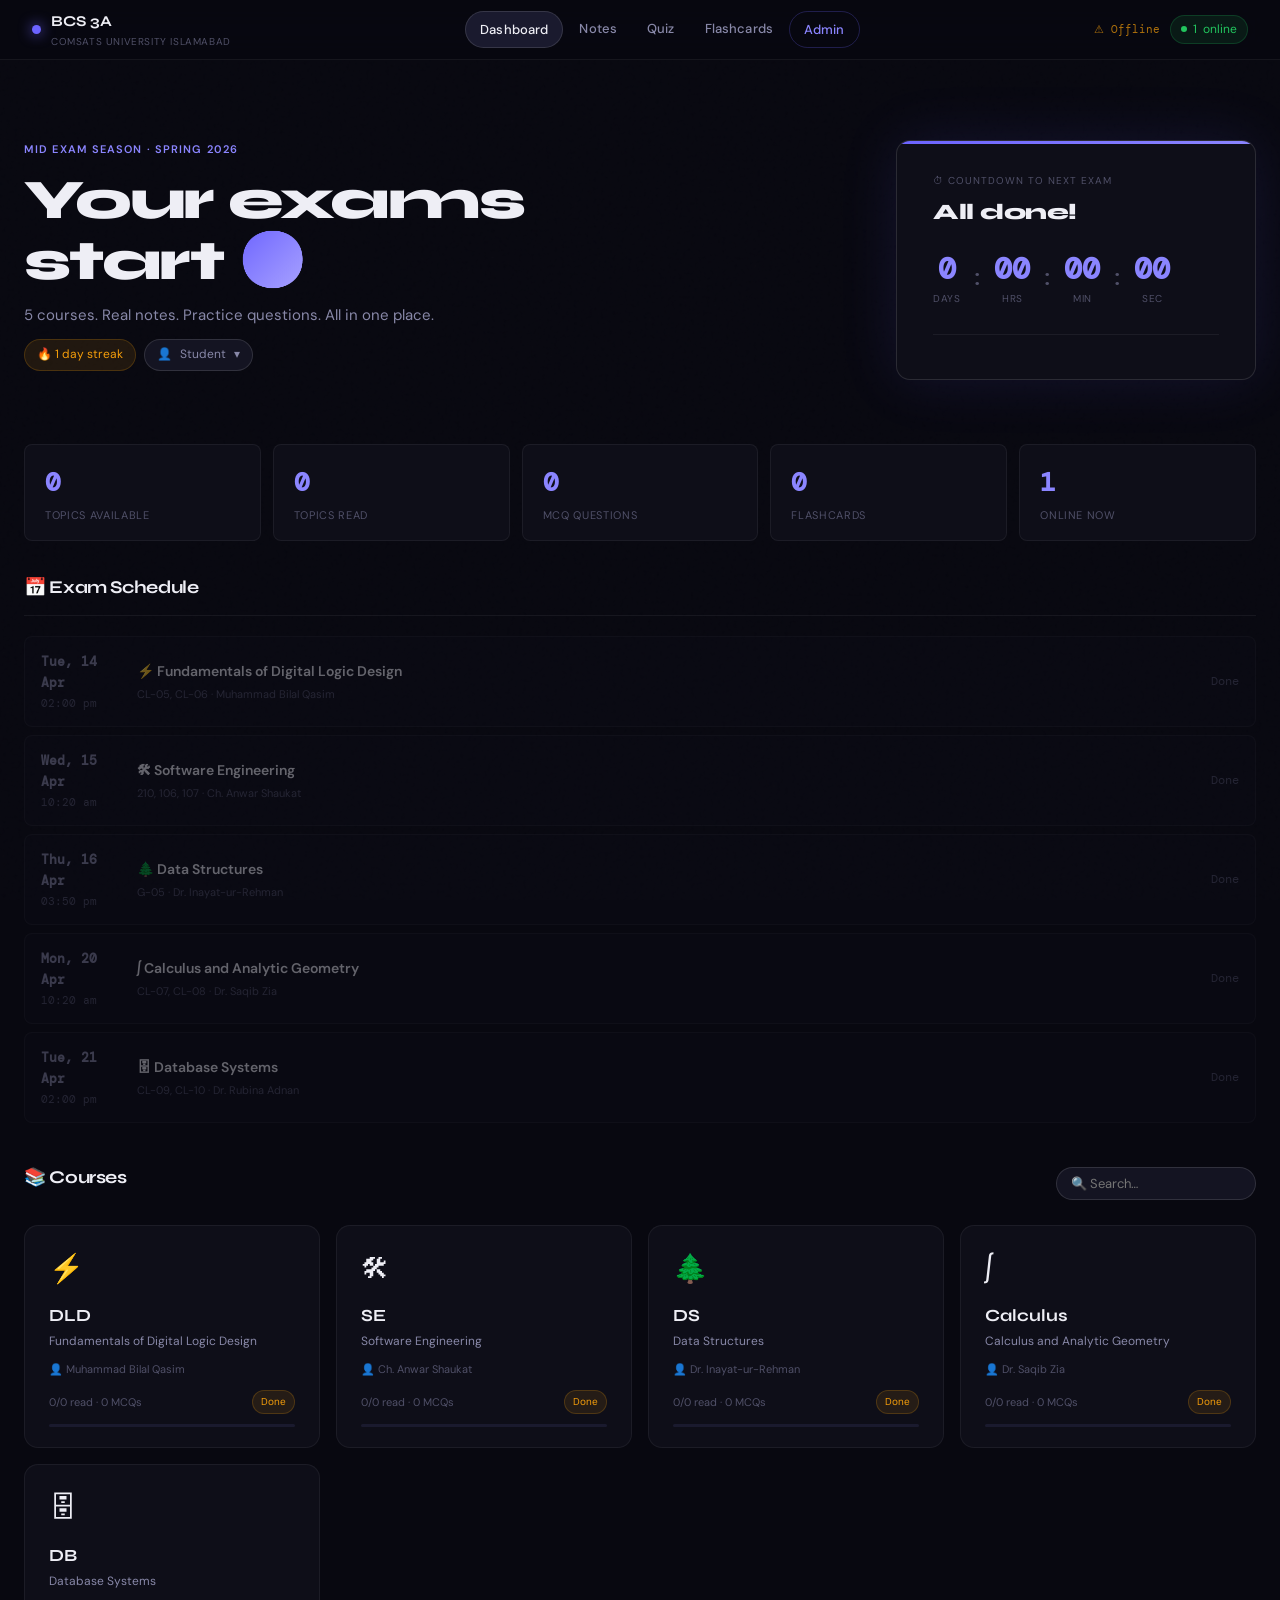
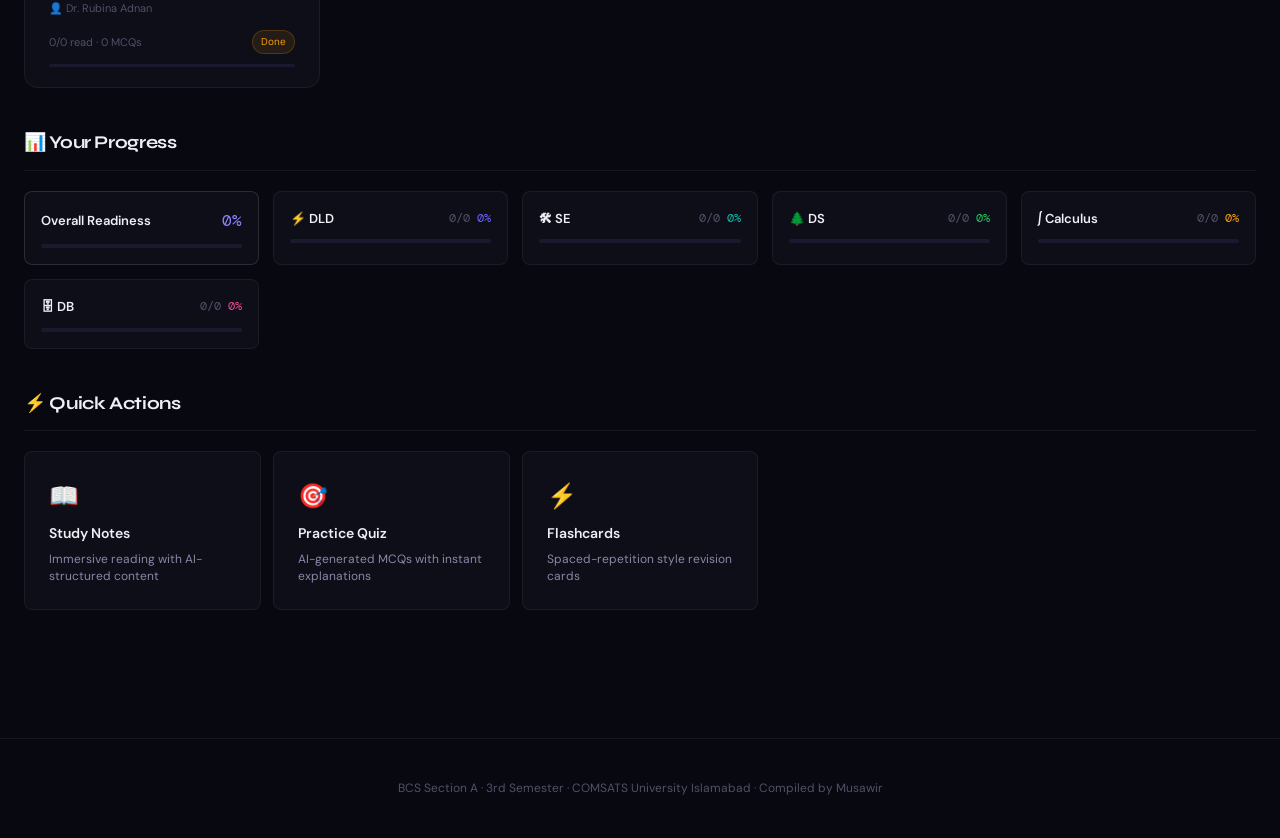
==== index.html @ 7de5b76c "Add files via upload" ====
<!DOCTYPE html>
<html lang="en">
<head>
<meta charset="UTF-8">
<meta name="viewport" content="width=device-width, initial-scale=1.0">
<title>Dashboard — BCS 3A</title>
<link rel="preconnect" href="https://fonts.googleapis.com">
<link href="https://fonts.googleapis.com/css2?family=Syne:wght@400;500;600;700;800&family=DM+Sans:wght@300;400;500&family=DM+Mono:wght@400;500&display=swap" rel="stylesheet">
<link rel="stylesheet" href="css/main.css">
<style>
.stat-strip { display:grid;grid-template-columns:repeat(auto-fit,minmax(160px,1fr));gap:12px;margin-bottom:2rem }
.stat-box { background:var(--bg2);border:1px solid var(--border);border-radius:var(--radius-sm);padding:16px 20px }
.stat-num { font-family:var(--font-mono);font-size:26px;font-weight:700;color:var(--accent2) }
.stat-lbl { font-size:11px;color:var(--text3);margin-top:2px;text-transform:uppercase;letter-spacing:.06em }
.progress-grid { display:grid;grid-template-columns:repeat(auto-fill,minmax(220px,1fr));gap:14px }
.prog-card { background:var(--bg2);border:1px solid var(--border);border-radius:var(--radius-sm);padding:16px }
.prog-card-header { display:flex;justify-content:space-between;align-items:center;margin-bottom:10px }
.prog-course { font-weight:600;font-size:13px }
.prog-pct { font-family:var(--font-mono);font-size:12px;color:var(--text3) }
.prog-bar { height:4px;background:var(--bg4);border-radius:2px;overflow:hidden }
.prog-fill { height:100%;border-radius:2px;transition:width 1.2s cubic-bezier(.4,0,.2,1) }
.study-streak { display:inline-flex;align-items:center;gap:6px;padding:5px 12px;background:var(--amber-dim);border:1px solid rgba(245,158,11,.2);border-radius:99px;font-size:12px;color:var(--amber) }
.name-badge { display:inline-flex;align-items:center;gap:8px;padding:5px 12px;background:var(--bg3);border:1px solid var(--border2);border-radius:99px;font-size:12px;color:var(--text2);cursor:pointer;transition:all .2s }
.name-badge:hover { border-color:var(--border3);color:var(--text) }
</style>
</head>
<body>
<div class="noise"></div>

<nav class="topnav">
  <div class="nav-brand">
    <span class="brand-dot"></span>
    <div><span class="brand-title">BCS 3A</span><span class="brand-sub">COMSATS University Islamabad</span></div>
  </div>
  <div class="nav-links">
    <a href="index.html" class="nav-link active">Dashboard</a>
    <a href="notes.html" class="nav-link">Notes</a>
    <a href="quiz.html"  class="nav-link">Quiz</a>
    <a href="flashcards.html" class="nav-link">Flashcards</a>
    <a href="admin.html" class="nav-link nav-admin">Admin</a>
  </div>
  <div style="display:flex;align-items:center;gap:10px">
    <span class="sync-pill" id="syncStatus"></span>
    <span class="online-badge" id="onlineBadge" style="display:none"><span class="online-dot"></span><span id="onlineCount">1</span> online</span>
  </div>
  <button class="hamburger" onclick="toggleMobileNav()">☰</button>
</nav>
<div class="mobile-nav" id="mobileNav">
  <a href="index.html">Dashboard</a><a href="notes.html">Notes</a>
  <a href="quiz.html">Quiz</a><a href="flashcards.html">Flashcards</a>
  <a href="admin.html">Admin</a>
</div>

<main class="main-container">

  <!-- Announcements -->
  <div id="announcementsZone"></div>

  <!-- Hero -->
  <section class="hero-section">
    <div class="hero-text">
      <p class="hero-eyebrow">Mid Exam Season · Spring 2026</p>
      <h1 class="hero-heading">Your exams<br>start <span class="highlight" id="daysUntilFirst">—</span></h1>
      <p class="hero-sub" style="margin-bottom:12px">5 courses. Real notes. Practice questions. All in one place.</p>
      <div style="display:flex;align-items:center;gap:8px;flex-wrap:wrap">
        <span class="study-streak" id="streakBadge">🔥 0 day streak</span>
        <span class="name-badge" id="nameBadge" onclick="changeName()">👤 <span id="nameLabel">Student</span> ▾</span>
      </div>
    </div>
    <div class="next-exam-card">
      <p class="nec-label">⏱ Countdown to next exam</p>
      <p class="nec-course" id="nextExamName">Loading…</p>
      <p class="nec-teacher" id="nextExamTeacher"></p>
      <div class="countdown-row">
        <div class="cd-unit"><span class="cd-num" id="cd-d">0</span><span class="cd-lbl">days</span></div>
        <div class="cd-sep">:</div>
        <div class="cd-unit"><span class="cd-num" id="cd-h">00</span><span class="cd-lbl">hrs</span></div>
        <div class="cd-sep">:</div>
        <div class="cd-unit"><span class="cd-num" id="cd-m">00</span><span class="cd-lbl">min</span></div>
        <div class="cd-sep">:</div>
        <div class="cd-unit"><span class="cd-num" id="cd-s">00</span><span class="cd-lbl">sec</span></div>
      </div>
      <div class="nec-meta" id="nextExamMeta"></div>
    </div>
  </section>

  <!-- Stats strip -->
  <div class="stat-strip" id="statStrip">
    <div class="stat-box"><div class="stat-num" id="st-topics">—</div><div class="stat-lbl">Topics Available</div></div>
    <div class="stat-box"><div class="stat-num" id="st-read">—</div><div class="stat-lbl">Topics Read</div></div>
    <div class="stat-box"><div class="stat-num" id="st-mcqs">—</div><div class="stat-lbl">MCQ Questions</div></div>
    <div class="stat-box"><div class="stat-num" id="st-cards">—</div><div class="stat-lbl">Flashcards</div></div>
    <div class="stat-box"><div class="stat-num" id="st-online">—</div><div class="stat-lbl">Online Now</div></div>
  </div>

  <!-- Exam Timeline -->
  <section class="section">
    <h2 class="section-title">📅 Exam Schedule</h2>
    <div class="timeline" id="examTimeline"></div>
  </section>

  <!-- Courses -->
  <section class="section">
    <div style="display:flex;justify-content:space-between;align-items:center;margin-bottom:1.25rem;flex-wrap:wrap;gap:10px">
      <h2 class="section-title" style="margin:0;border:none">📚 Courses</h2>
      <input type="text" class="form-input" id="courseSearch" placeholder="🔍 Search…" oninput="filterCourses()" style="max-width:200px;border-radius:20px;font-size:13px;padding:7px 14px">
    </div>
    <div class="courses-grid" id="coursesGrid"></div>
  </section>

  <!-- Progress -->
  <section class="section">
    <h2 class="section-title">📊 Your Progress</h2>
    <div class="progress-grid" id="progressGrid"></div>
  </section>

  <!-- Quick Actions -->
  <section class="section">
    <h2 class="section-title">⚡ Quick Actions</h2>
    <div class="actions-grid">
      <a href="notes.html" class="action-card"><span class="action-icon">📖</span><span class="action-title">Study Notes</span><span class="action-desc">Immersive reading with AI-structured content</span></a>
      <a href="quiz.html"  class="action-card"><span class="action-icon">🎯</span><span class="action-title">Practice Quiz</span><span class="action-desc">AI-generated MCQs with instant explanations</span></a>
      <a href="flashcards.html" class="action-card"><span class="action-icon">⚡</span><span class="action-title">Flashcards</span><span class="action-desc">Spaced-repetition style revision cards</span></a>
      <a href="notes.html" class="action-card" id="continueCard" style="display:none"><span class="action-icon">▶</span><span class="action-title">Continue Reading</span><span class="action-desc" id="continueDesc"></span></a>
    </div>
  </section>

</main>

<footer class="footer">
  <p>BCS Section A · 3rd Semester · COMSATS University Islamabad · Compiled by Musawir</p>
</footer>
<div id="toast-container"></div>

<script src="js/data.js"></script>
<script>
// ── Name ──────────────────────────────────────────────────────────────────────
function changeName() {
  const n = prompt('Your name (shown in presence):', localStorage.getItem('bcs_name') || '');
  if (n && n.trim()) {
    localStorage.setItem('bcs_name', n.trim());
    document.getElementById('nameLabel').textContent = n.trim();
  }
}
document.getElementById('nameLabel').textContent = localStorage.getItem('bcs_name') || 'Student';

// ── Streak ────────────────────────────────────────────────────────────────────
function calcStreak() {
  const key = 'bcs_streak';
  const today = new Date().toDateString();
  let data = JSON.parse(localStorage.getItem(key) || '{"last":"","count":0}');
  const yesterday = new Date(Date.now()-86400000).toDateString();
  if (data.last === today) return data.count;
  if (data.last === yesterday) { data.count++; } else { data.count = 1; }
  data.last = today;
  localStorage.setItem(key, JSON.stringify(data));
  return data.count;
}
document.getElementById('streakBadge').textContent = `🔥 ${calcStreak()} day streak`;

// ── Continue last session ─────────────────────────────────────────────────────
const lastCourse = localStorage.getItem('last_course');
const lastTopic  = localStorage.getItem('last_topic');
if (lastCourse && lastTopic) {
  document.getElementById('continueCard').style.display = '';
  document.getElementById('continueCard').href = `notes.html?course=${lastCourse}`;
  document.getElementById('continueDesc').textContent = `${lastCourse.toUpperCase()} — ${lastTopic}`;
}

// ── Data loaded ───────────────────────────────────────────────────────────────
function onDataLoaded() {
  renderAnnouncements();
  renderTimeline();
  renderCourses();
  renderProgress();
  updateStats();
  startCountdown();
  updateOnlineDisplay();
}

// ── Announcements ─────────────────────────────────────────────────────────────
function renderAnnouncements() {
  const zone = document.getElementById('announcementsZone');
  const dismissed = JSON.parse(localStorage.getItem('dismissed_ann') || '[]');
  const anns = (APP_DATA.announcements || []).filter(a => !dismissed.includes(a.id));
  if (!anns.length) { zone.innerHTML = ''; return; }
  zone.innerHTML = anns.map(a => `
    <div class="announcement ${a.type||'info'}" id="ann-${a.id}">
      <div class="ann-body">
        <strong>${a.type==='warning'?'⚠️':a.type==='success'?'✅':a.type==='danger'?'🔴':'📢'} ${a.msg}</strong>
        <div class="ann-date">${new Date(a.date).toLocaleDateString('en-PK',{weekday:'short',month:'short',day:'numeric',hour:'2-digit',minute:'2-digit'})}</div>
      </div>
      <button class="ann-close" onclick="dismissAnn('${a.id}')" title="Dismiss">✕</button>
    </div>`).join('');
}

function dismissAnn(id) {
  const el = document.getElementById(`ann-${id}`);
  if (el) { el.style.opacity='0'; el.style.transform='translateY(-8px)'; el.style.transition='all .25s'; setTimeout(()=>el.remove(),300); }
  const dismissed = JSON.parse(localStorage.getItem('dismissed_ann') || '[]');
  dismissed.push(id);
  localStorage.setItem('dismissed_ann', JSON.stringify(dismissed));
}

// ── Timeline ──────────────────────────────────────────────────────────────────
function renderTimeline() {
  const tl  = document.getElementById('examTimeline');
  const now = new Date();
  tl.innerHTML = APP_DATA.courses.map(c => {
    const d    = new Date(c.examDate);
    const past = d < now;
    const next = getNextExam()?.id === c.id;
    const days = daysUntil(c.examDate);
    return `<div class="tl-item ${past?'past':''} ${next?'next':''}">
      <div class="tl-date">
        <div style="font-size:13px;font-weight:600">${formatDate(c.examDate)}</div>
        <div style="font-size:11px;color:var(--text3)">${formatTime(c.examDate)}</div>
      </div>
      <div>
        <div class="tl-name">${c.icon} ${c.name}</div>
        <div class="tl-room">${c.room} · ${c.teacher}</div>
      </div>
      <div class="tl-days" style="color:${past?'var(--text3)':days<=2?'var(--red)':days<=5?'var(--amber)':'var(--green)'}">
        ${past ? 'Done' : `${days}d`}
      </div>
    </div>`;
  }).join('');
}

// ── Courses grid ──────────────────────────────────────────────────────────────
function renderCourses() {
  const grid = document.getElementById('coursesGrid');
  const colorMap = { dld:'var(--c-dld)',se:'var(--c-se)',ds:'var(--c-ds)',calc:'var(--c-calc)',db:'var(--c-db)' };
  grid.innerHTML = APP_DATA.courses.map(c => {
    const topics = Object.keys(APP_DATA.notes[c.id] || {});
    const read   = getReadList(c.id).filter(t => topics.includes(t)).length;
    const pct    = topics.length ? Math.round((read/topics.length)*100) : 0;
    const qCount = (APP_DATA.quizzes[c.id]||[]).length;
    const color  = colorMap[c.color] || 'var(--accent)';
    const days   = daysUntil(c.examDate);
    return `<a href="notes.html?course=${c.id}" class="course-card" style="--card-accent:${color}" onclick="localStorage.setItem('last_course','${c.id}')">
      <span class="cc-icon">${c.icon}</span>
      <div class="cc-short">${c.short}</div>
      <div class="cc-name">${c.name}</div>
      <div class="cc-teacher">👤 ${c.teacher}</div>
      <div class="cc-footer">
        <span style="font-size:11px;color:var(--text3)">${read}/${topics.length} read · ${qCount} MCQs</span>
        <span class="cc-exam-badge">${days>0?days+'d left':'Done'}</span>
      </div>
      <div class="cc-progress-bar"><div class="cc-progress-fill" style="width:${pct}%;background:${color}"></div></div>
    </a>`;
  }).join('');
}

function filterCourses() {
  const q = document.getElementById('courseSearch').value.toLowerCase();
  document.querySelectorAll('.course-card').forEach(card => {
    card.style.display = card.textContent.toLowerCase().includes(q) ? '' : 'none';
  });
}

// ── Progress ──────────────────────────────────────────────────────────────────
function renderProgress() {
  const grid = document.getElementById('progressGrid');
  const colorMap = { dld:'#6c63ff',se:'#14b8a6',ds:'#22c55e',calc:'#f59e0b',db:'#ec4899' };
  let totalTopics=0, totalRead=0;
  const cards = APP_DATA.courses.map(c => {
    const topics = Object.keys(APP_DATA.notes[c.id] || {});
    const read   = getReadList(c.id).filter(t => topics.includes(t)).length;
    const pct    = topics.length ? Math.round((read/topics.length)*100) : 0;
    totalTopics += topics.length; totalRead += read;
    const color  = colorMap[c.color] || '#6c63ff';
    return `<div class="prog-card">
      <div class="prog-card-header">
        <span class="prog-course">${c.icon} ${c.short}</span>
        <span class="prog-pct">${read}/${topics.length} <span style="color:${color}">${pct}%</span></span>
      </div>
      <div class="prog-bar"><div class="prog-fill" style="width:${pct}%;background:${color}"></div></div>
    </div>`;
  });
  const overall = totalTopics ? Math.round((totalRead/totalTopics)*100) : 0;
  grid.innerHTML = `<div class="prog-card" style="border-color:var(--border2)">
    <div class="prog-card-header"><span class="prog-course">Overall Readiness</span><span class="prog-pct" style="color:var(--accent2);font-size:16px;font-family:var(--font-mono)">${overall}%</span></div>
    <div class="prog-bar"><div class="prog-fill" style="width:${overall}%;background:linear-gradient(90deg,var(--accent),var(--accent2))"></div></div>
  </div>` + cards.join('');
}

// ── Stats ─────────────────────────────────────────────────────────────────────
function updateStats() {
  let topics=0, read=0, mcqs=0, cards=0;
  APP_DATA.courses.forEach(c => {
    const t = Object.keys(APP_DATA.notes[c.id]||{});
    topics += t.length;
    read   += getReadList(c.id).filter(x => t.includes(x)).length;
    mcqs   += (APP_DATA.quizzes[c.id]||[]).length;
    cards  += (APP_DATA.flashcards[c.id]||[]).length;
  });
  document.getElementById('st-topics').textContent = topics;
  document.getElementById('st-read').textContent   = read;
  document.getElementById('st-mcqs').textContent   = mcqs;
  document.getElementById('st-cards').textContent  = cards;
  updateOnlineDisplay();
}

function updateOnlineDisplay() {
  const n = getOnlineCount();
  document.getElementById('st-online').textContent = n;
  const badge = document.getElementById('onlineBadge');
  badge.style.display = 'inline-flex';
  document.getElementById('onlineCount').textContent = n;
}

// ── Countdown ─────────────────────────────────────────────────────────────────
function startCountdown() {
  const next = getNextExam();
  if (!next) {
    document.getElementById('nextExamName').textContent = 'All done!';
    document.getElementById('daysUntilFirst').textContent = '😊';
    return;
  }
  document.getElementById('nextExamName').textContent    = `${next.icon} ${next.short}`;
  document.getElementById('nextExamTeacher').textContent = next.teacher;
  document.getElementById('nextExamMeta').textContent    = `${next.room} · ${formatDate(next.examDate)}`;
  const d = daysUntil(next.examDate);
  document.getElementById('daysUntilFirst').textContent  = d <= 0 ? 'today!' : `in ${d} day${d!==1?'s':''}`;

  function tick() {
    const diff = new Date(next.examDate) - new Date();
    if (diff <= 0) { clearInterval(iv); return; }
    const days = Math.floor(diff/86400000);
    const hrs  = Math.floor((diff%86400000)/3600000);
    const mins = Math.floor((diff%3600000)/60000);
    const secs = Math.floor((diff%60000)/1000);
    document.getElementById('cd-d').textContent = days;
    document.getElementById('cd-h').textContent = String(hrs).padStart(2,'0');
    document.getElementById('cd-m').textContent = String(mins).padStart(2,'0');
    document.getElementById('cd-s').textContent = String(secs).padStart(2,'0');
  }
  tick();
  const iv = setInterval(tick, 1000);
}

onDataLoaded(); // in case data already loaded
</script>
</body>
</html>
---- css/main.css ----
/* ── Reset & Base ── */
*, *::before, *::after { box-sizing: border-box; margin: 0; padding: 0; }

:root {
  --bg: #080810;
  --bg2: #0e0e18;
  --bg3: #141422;
  --bg4: #1a1a2e;
  --border: rgba(255,255,255,0.06);
  --border2: rgba(255,255,255,0.12);
  --border3: rgba(255,255,255,0.18);
  --text: #eeeef5;
  --text2: #8888a8;
  --text3: #505068;
  --accent: #6c63ff;
  --accent2: #8b85ff;
  --accent3: #aba5ff;
  --accent-dim: rgba(108,99,255,0.12);
  --accent-glow: rgba(108,99,255,0.3);
  --green: #22c55e;
  --green-dim: rgba(34,197,94,0.1);
  --amber: #f59e0b;
  --amber-dim: rgba(245,158,11,0.1);
  --red: #ef4444;
  --red-dim: rgba(239,68,68,0.1);
  --teal: #14b8a6;
  --teal-dim: rgba(20,184,166,0.1);
  --pink: #ec4899;
  --pink-dim: rgba(236,72,153,0.1);
  --cyan: #06b6d4;

  --font-head: 'Syne', sans-serif;
  --font-body: 'DM Sans', sans-serif;
  --font-read: 'Lora', Georgia, serif;
  --font-mono: 'DM Mono', monospace;
  --radius: 14px;
  --radius-sm: 8px;
  --radius-xs: 4px;

  /* Course colors */
  --c-dld: #6c63ff;
  --c-se: #14b8a6;
  --c-ds: #22c55e;
  --c-calc: #f59e0b;
  --c-db: #ec4899;
}

html { scroll-behavior: smooth; }

body {
  font-family: var(--font-body);
  background: var(--bg);
  color: var(--text);
  min-height: 100vh;
  line-height: 1.65;
  overflow-x: hidden;
  -webkit-font-smoothing: antialiased;
}

/* Noise */
.noise {
  position: fixed; inset: 0; z-index: 0; pointer-events: none;
  background-image: url("data:image/svg+xml,%3Csvg viewBox='0 0 256 256' xmlns='http://www.w3.org/2000/svg'%3E%3Cfilter id='noise'%3E%3CfeTurbulence type='fractalNoise' baseFrequency='0.9' numOctaves='4' stitchTiles='stitch'/%3E%3C/filter%3E%3Crect width='100%25' height='100%25' filter='url(%23noise)' opacity='0.03'/%3E%3C/svg%3E");
  opacity: 0.5;
}

/* ── Navigation ── */
.topnav {
  position: sticky; top: 0; z-index: 200;
  display: flex; align-items: center; justify-content: space-between;
  padding: 0 2rem; height: 60px;
  background: rgba(8,8,16,0.9);
  backdrop-filter: blur(24px) saturate(1.5);
  border-bottom: 1px solid var(--border);
}

.nav-brand { display: flex; align-items: center; gap: 10px; flex-shrink: 0; }
.brand-dot {
  width: 9px; height: 9px; border-radius: 50%;
  background: var(--accent);
  box-shadow: 0 0 14px var(--accent);
  animation: pulse 2s infinite;
}
@keyframes pulse { 0%,100%{opacity:1;transform:scale(1)} 50%{opacity:0.5;transform:scale(0.85)} }

.brand-title { font-family: var(--font-head); font-size: 15px; font-weight: 700; display: block; }
.brand-sub { font-size: 10px; color: var(--text3); display: block; letter-spacing: 0.06em; text-transform: uppercase; }

.nav-links { display: flex; gap: 2px; }
.nav-link {
  padding: 7px 14px; border-radius: 20px;
  font-size: 13px; font-weight: 500; color: var(--text2); text-decoration: none;
  transition: all .2s; letter-spacing: 0.01em;
}
.nav-link:hover { color: var(--text); background: var(--bg3); }
.nav-link.active { color: var(--text); background: var(--bg4); border: 1px solid var(--border2); }
.nav-admin { color: var(--accent2) !important; border: 1px solid rgba(108,99,255,0.25) !important; }
.nav-admin:hover { background: var(--accent-dim) !important; }

.sync-pill { font-size: 11px; font-family: var(--font-mono); opacity: 0.7; white-space: nowrap; }

.hamburger { display: none; background: none; border: none; color: var(--text); font-size: 20px; cursor: pointer; padding: 4px; }
.mobile-nav {
  display: none; flex-direction: column;
  background: var(--bg2); border-bottom: 1px solid var(--border); padding: 1rem 1.5rem;
}
.mobile-nav a { padding: 11px 0; color: var(--text2); text-decoration: none; border-bottom: 1px solid var(--border); font-size: 14px; }
.mobile-nav a:last-child { border-bottom: none; }
.mobile-nav.open { display: flex; }

/* ── Layout ── */
main.main-container {
  max-width: 1280px; margin: 0 auto; padding: 2.5rem 1.5rem;
  position: relative; z-index: 1;
}

/* ── Buttons ── */
.btn {
  display: inline-flex; align-items: center; justify-content: center; gap: 6px;
  padding: 9px 18px; border-radius: 8px;
  font-family: var(--font-body); font-size: 13px; font-weight: 500; cursor: pointer;
  transition: all .2s; border: 1px solid transparent; text-decoration: none;
  white-space: nowrap;
}
.btn-primary { background: var(--accent); color: #fff; border-color: var(--accent); }
.btn-primary:hover { background: var(--accent2); box-shadow: 0 4px 16px var(--accent-glow); }
.btn-ghost { background: transparent; color: var(--text2); border-color: var(--border2); }
.btn-ghost:hover { color: var(--text); background: var(--bg3); border-color: var(--border3); }
.btn-sm { padding: 6px 12px; font-size: 12px; }
.btn-danger { background: transparent; color: var(--red); border-color: rgba(239,68,68,.25); }
.btn-danger:hover { background: var(--red-dim); }
.btn-success { background: var(--green-dim); color: var(--green); border-color: rgba(34,197,94,.3); }

/* ── Form elements ── */
.form-input, .form-textarea, .form-select {
  width: 100%; background: var(--bg3); border: 1px solid var(--border2);
  border-radius: var(--radius-sm); color: var(--text); padding: 10px 12px;
  font-family: var(--font-body); font-size: 14px; transition: all .2s; outline: none;
}
.form-input:focus, .form-textarea:focus, .form-select:focus {
  border-color: var(--accent); box-shadow: 0 0 0 3px var(--accent-dim);
}
.form-textarea { font-family: var(--font-mono); font-size: 12px; resize: vertical; }
.form-select option { background: var(--bg3); }
.form-label {
  display: block; font-size: 11px; font-weight: 600; margin-bottom: 6px;
  color: var(--text2); text-transform: uppercase; letter-spacing: 0.06em;
}
.form-group { margin-bottom: 18px; }

/* ── Tags / badges ── */
.tag {
  display: inline-flex; align-items: center; gap: 4px;
  padding: 3px 10px; border-radius: 99px; font-size: 11px; font-weight: 600;
  text-transform: uppercase; letter-spacing: 0.06em;
}
.tag-dld  { background: rgba(108,99,255,.15); color: var(--c-dld);  border: 1px solid rgba(108,99,255,.25); }
.tag-se   { background: rgba(20,184,166,.15); color: var(--c-se);   border: 1px solid rgba(20,184,166,.25); }
.tag-ds   { background: rgba(34,197,94,.15);  color: var(--c-ds);   border: 1px solid rgba(34,197,94,.25); }
.tag-calc { background: rgba(245,158,11,.15); color: var(--c-calc); border: 1px solid rgba(245,158,11,.25); }
.tag-db   { background: rgba(236,72,153,.15); color: var(--c-db);   border: 1px solid rgba(236,72,153,.25); }

/* ── Dashboard ── */
.hero-section {
  display: grid; grid-template-columns: 1fr 360px; gap: 2.5rem; align-items: stretch;
  padding: 2.5rem 0 2rem; margin-bottom: 2rem;
}
.hero-eyebrow {
  font-size: 11px; font-weight: 600; text-transform: uppercase;
  letter-spacing: 0.1em; color: var(--accent2); margin-bottom: 0.75rem;
}
.hero-heading {
  font-family: var(--font-head); font-size: clamp(2rem,5vw,3.5rem); font-weight: 800;
  line-height: 1.08; letter-spacing: -0.04em; margin-bottom: 0.75rem;
}
.highlight {
  background: linear-gradient(135deg, var(--accent), var(--accent3));
  -webkit-background-clip: text; -webkit-text-fill-color: transparent; background-clip: text;
}
.hero-sub { font-size: 15px; color: var(--text2); line-height: 1.6; }

.next-exam-card {
  background: var(--bg2); border: 1px solid var(--border2);
  border-radius: var(--radius); padding: 2rem 2.25rem;
  box-shadow: 0 0 60px rgba(108,99,255,0.12);
  display: flex; flex-direction: column; justify-content: center;
  position: relative; overflow: hidden;
}
.next-exam-card::before {
  content: ''; position: absolute; top: 0; left: 0; right: 0; height: 3px;
  background: linear-gradient(90deg, var(--accent), var(--accent2));
}
.nec-label { font-size: 10px; text-transform: uppercase; letter-spacing: 0.1em; color: var(--text3); margin-bottom: 4px; }
.nec-course { font-family: var(--font-head); font-size: 22px; font-weight: 800; margin-bottom: 4px; letter-spacing: -0.02em; }
.nec-teacher { font-size: 13px; color: var(--text3); margin-bottom: 1.25rem; }
.countdown-row { display: flex; align-items: flex-end; gap: 6px; margin-bottom: 1rem; }
.cd-unit { text-align: center; }
.cd-num { font-family: var(--font-mono); font-size: 30px; font-weight: 700; color: var(--accent2); display: block; line-height: 1; }
.cd-lbl { font-size: 10px; color: var(--text3); text-transform: uppercase; letter-spacing: 0.06em; margin-top: 3px; }
.cd-sep { font-family: var(--font-mono); font-size: 24px; color: var(--text3); padding: 0 4px; margin-bottom: 14px; }
.nec-meta { font-size: 12px; color: var(--text3); margin-top: 0.5rem; padding-top: 0.75rem; border-top: 1px solid var(--border); }

/* Section */
.section { margin-bottom: 2.5rem; }
.section-title {
  font-family: var(--font-head); font-size: 18px; font-weight: 700;
  margin-bottom: 1.25rem; padding-bottom: 0.75rem;
  border-bottom: 1px solid var(--border); letter-spacing: -0.02em;
}

/* Courses grid */
.courses-grid {
  display: grid; grid-template-columns: repeat(auto-fill, minmax(260px, 1fr)); gap: 16px;
}
.course-card {
  background: var(--bg2); border: 1px solid var(--border);
  border-radius: var(--radius); padding: 1.25rem 1.5rem;
  text-decoration: none; color: inherit; transition: all .25s; display: block;
  position: relative; overflow: hidden;
}
.course-card::before {
  content: ''; position: absolute; top: 0; left: 0; right: 0; height: 2px;
  background: var(--card-accent, var(--accent)); opacity: 0;
  transition: opacity .25s;
}
.course-card:hover { border-color: var(--border3); transform: translateY(-2px); box-shadow: 0 8px 32px rgba(0,0,0,.3); }
.course-card:hover::before { opacity: 1; }
.cc-icon { font-size: 28px; margin-bottom: 10px; display: block; }
.cc-short { font-family: var(--font-head); font-size: 17px; font-weight: 700; margin-bottom: 3px; }
.cc-name { font-size: 12px; color: var(--text2); margin-bottom: 10px; line-height: 1.4; }
.cc-teacher { font-size: 11px; color: var(--text3); margin-bottom: 12px; }
.cc-footer { display: flex; justify-content: space-between; align-items: center; font-size: 11px; }
.cc-progress-bar { height: 3px; background: var(--bg4); border-radius: 2px; margin-top: 10px; overflow: hidden; }
.cc-progress-fill { height: 100%; border-radius: 2px; transition: width 1s ease-out; }
.cc-exam-badge { font-size: 10px; color: var(--amber); background: var(--amber-dim); padding: 3px 8px; border-radius: 99px; border: 1px solid rgba(245,158,11,.2); }

/* Timeline */
.timeline { display: flex; flex-direction: column; gap: 8px; }
.tl-item {
  display: grid; grid-template-columns: 80px 1fr auto; gap: 1rem; align-items: center;
  padding: 14px 16px; background: var(--bg2); border: 1px solid var(--border);
  border-radius: var(--radius-sm); transition: all .2s;
}
.tl-item:hover { border-color: var(--border2); }
.tl-item.past { opacity: 0.4; }
.tl-item.next { border-color: rgba(108,99,255,.3); background: var(--accent-dim); }
.tl-date { font-family: var(--font-mono); font-size: 12px; color: var(--text2); }
.tl-name { font-weight: 600; font-size: 14px; }
.tl-room { font-size: 11px; color: var(--text3); margin-top: 2px; }
.tl-days { font-size: 12px; font-family: var(--font-mono); }

/* Actions grid */
.actions-grid {
  display: grid; grid-template-columns: repeat(auto-fill, minmax(200px, 1fr)); gap: 12px;
}
.action-card {
  background: var(--bg2); border: 1px solid var(--border);
  border-radius: var(--radius-sm); padding: 1.25rem; text-decoration: none;
  color: inherit; transition: all .2s; display: flex; flex-direction: column; gap: 6px;
}
.action-card:hover { border-color: var(--accent); background: var(--accent-dim); transform: translateY(-1px); }
.action-icon { font-size: 24px; }
.action-title { font-weight: 600; font-size: 14px; }
.action-desc { font-size: 12px; color: var(--text2); line-height: 1.4; }

/* Announcements */
.announcement {
  padding: 14px 18px; border-radius: var(--radius-sm);
  border-left: 3px solid; margin-bottom: 10px;
  display: flex; align-items: flex-start; justify-content: space-between; gap: 12px;
  animation: slideIn .3s ease;
}
@keyframes slideIn { from{opacity:0;transform:translateY(-8px)} to{opacity:1;transform:translateY(0)} }
.announcement.info    { background: rgba(108,99,255,.08); border-color: var(--accent); }
.announcement.warning { background: var(--amber-dim); border-color: var(--amber); }
.announcement.success { background: var(--green-dim); border-color: var(--green); }
.announcement.danger  { background: var(--red-dim); border-color: var(--red); }
.ann-body { flex: 1; font-size: 14px; line-height: 1.6; }
.ann-date { font-size: 11px; color: var(--text3); margin-top: 3px; }
.ann-close {
  background: none; border: none; color: var(--text3); cursor: pointer;
  font-size: 16px; padding: 0 4px; line-height: 1; flex-shrink: 0;
  transition: color .2s;
}
.ann-close:hover { color: var(--text); }

/* ── NOTES PAGE — Immersive Reading ── */
.notes-layout {
  display: grid; grid-template-columns: 280px 1fr; gap: 0; min-height: calc(100vh - 160px);
  border: 1px solid var(--border); border-radius: var(--radius); overflow: hidden;
}

.sidebar {
  background: var(--bg2); border-right: 1px solid var(--border);
  overflow-y: auto; padding: 1rem 0;
  position: sticky; top: 60px; height: calc(100vh - 80px);
}
.sidebar::-webkit-scrollbar { width: 4px; }
.sidebar::-webkit-scrollbar-thumb { background: var(--border3); border-radius: 2px; }
.sidebar-title {
  padding: 0 1rem 0.75rem; font-size: 10px; text-transform: uppercase;
  letter-spacing: 0.1em; color: var(--text3); font-weight: 700;
}
.sidebar-search {
  margin: 0 0.75rem 0.75rem; width: calc(100% - 1.5rem);
  background: var(--bg3); border: 1px solid var(--border2); border-radius: 20px;
  padding: 7px 12px; font-size: 12px; color: var(--text); outline: none;
}
.sidebar-search:focus { border-color: var(--accent); }

.sidebar-btn {
  width: 100%; background: none; border: none; color: var(--text);
  padding: 8px 1rem; text-align: left; cursor: pointer; font-family: var(--font-body);
  font-size: 13px; font-weight: 600; transition: all .15s; display: block;
}
.sidebar-btn:hover { background: var(--bg3); }
.sidebar-btn.active { color: var(--accent2); background: var(--accent-dim); }
.sidebar-btn-row { display: flex; justify-content: space-between; align-items: center; }

.topic-group { padding-bottom: 6px; }
.sidebar-sub {
  width: 100%; background: none; border: none; color: var(--text2);
  padding: 6px 1rem 6px 2rem; text-align: left; cursor: pointer;
  font-family: var(--font-body); font-size: 12px; transition: all .15s;
  display: flex; align-items: center; gap: 6px; position: relative;
}
.sidebar-sub:hover { color: var(--text); background: var(--bg3); }
.sidebar-sub.active { color: var(--accent2); background: var(--accent-dim); font-weight: 500; }
.sidebar-sub.topic-read .sidebar-read-dot::before { content: '✓'; font-size: 10px; color: var(--green); }
.sidebar-read-dot { margin-left: auto; }

/* Reading pane */
.notes-reader {
  background: var(--bg); overflow-y: auto; height: calc(100vh - 80px);
}
.notes-reader::-webkit-scrollbar { width: 6px; }
.notes-reader::-webkit-scrollbar-thumb { background: var(--border2); border-radius: 3px; }

.notes-placeholder {
  display: flex; flex-direction: column; align-items: center; justify-content: center;
  height: 100%; min-height: 400px; text-align: center; padding: 3rem; color: var(--text2);
}
.notes-placeholder .big-icon { font-size: 48px; margin-bottom: 1rem; opacity: 0.5; }
.notes-placeholder h3 { font-size: 18px; font-weight: 600; margin-bottom: 8px; color: var(--text); }

/* Reading toolbar */
.reading-toolbar {
  position: sticky; top: 0; z-index: 10; display: flex; align-items: center;
  gap: 8px; flex-wrap: wrap; padding: 12px 2rem;
  background: rgba(8,8,16,0.95); backdrop-filter: blur(20px);
  border-bottom: 1px solid var(--border);
}
.rt-title { font-size: 13px; font-weight: 600; margin-right: 4px; }
.reading-controls { display: flex; gap: 6px; align-items: center; margin-left: auto; }

/* Reading mode toggle */
.read-mode-btn {
  background: none; border: 1px solid var(--border2); color: var(--text2);
  padding: 5px 12px; border-radius: 20px; font-size: 11px; cursor: pointer;
  transition: all .2s; font-family: var(--font-body);
}
.read-mode-btn.active { background: var(--accent-dim); color: var(--accent2); border-color: rgba(108,99,255,.3); }

/* Font size controls */
.font-ctrl { display: flex; align-items: center; gap: 4px; }
.font-ctrl button {
  background: none; border: 1px solid var(--border2); color: var(--text2);
  width: 26px; height: 26px; border-radius: 6px; cursor: pointer;
  font-size: 14px; line-height: 1; display: flex; align-items: center; justify-content: center;
  transition: all .2s;
}
.font-ctrl button:hover { color: var(--text); border-color: var(--border3); }
.font-ctrl span { font-size: 11px; color: var(--text3); font-family: var(--font-mono); min-width: 30px; text-align: center; }

/* Reading content — this is the star */
.reading-content {
  padding: 3rem 4rem; max-width: 860px; margin: 0 auto;
  font-size: var(--read-size, 16px);
  line-height: var(--read-line, 1.85);
}

/* Reading mode variants */
.reading-content.mode-focus {
  max-width: 680px;
  font-family: var(--font-read);
  font-size: calc(var(--read-size, 16px) + 1px);
  line-height: 1.95;
  color: #dddde8;
}
.reading-content.mode-compact { padding: 1.5rem 2rem; }

/* The note topic hero */
.note-hero { margin-bottom: 2.5rem; padding-bottom: 2rem; border-bottom: 1px solid var(--border); }
.note-hero-badge { display: flex; align-items: center; gap: 8px; margin-bottom: 1rem; flex-wrap: wrap; }
.note-hero-title {
  font-family: var(--font-head); font-size: clamp(1.5rem, 3vw, 2.25rem);
  font-weight: 800; letter-spacing: -0.03em; line-height: 1.1; margin-bottom: 0.75rem;
}
.note-hero-summary {
  font-size: 15px; color: var(--text2); line-height: 1.7;
  max-width: 620px; padding: 12px 16px;
  background: var(--bg2); border-left: 3px solid var(--accent);
  border-radius: 0 8px 8px 0; font-style: italic;
}

/* Content sections */
.note-section { margin-bottom: 2.5rem; }

.note-h1 {
  font-family: var(--font-head); font-size: 1.6em; font-weight: 700;
  letter-spacing: -0.025em; margin: 2.5rem 0 1rem;
  color: var(--text); padding-bottom: 0.5rem;
  border-bottom: 2px solid var(--border2);
}
.note-h2 {
  font-family: var(--font-head); font-size: 1.25em; font-weight: 700;
  letter-spacing: -0.02em; margin: 2rem 0 0.75rem;
  color: var(--text2);
}
.note-h3 {
  font-size: 1.05em; font-weight: 600; margin: 1.5rem 0 0.5rem;
  color: var(--text2); text-transform: uppercase; letter-spacing: 0.05em; font-size: 0.85em;
}

.note-para { margin-bottom: 1.25rem; color: var(--text); }
.mode-focus .note-para { color: #dddde8; }

.note-definition {
  margin: 1.5rem 0; padding: 1.25rem 1.5rem;
  background: var(--bg2); border: 1px solid var(--border2);
  border-left: 4px solid var(--accent); border-radius: 0 var(--radius-sm) var(--radius-sm) 0;
}
.note-definition .def-term { font-weight: 700; color: var(--accent2); margin-bottom: 4px; font-size: 0.95em; }
.note-definition .def-body { color: var(--text2); line-height: 1.7; }

.note-formula {
  margin: 1.25rem 0; padding: 1rem 1.5rem;
  background: rgba(108,99,255,.06); border: 1px solid rgba(108,99,255,.2);
  border-radius: var(--radius-sm); font-family: var(--font-mono);
  font-size: 0.9em; color: var(--accent3); overflow-x: auto;
  position: relative;
}
.note-formula::before {
  content: 'FORMULA'; position: absolute; top: 6px; right: 10px;
  font-size: 9px; color: var(--accent); opacity: 0.5; letter-spacing: 0.1em;
}

.note-example {
  margin: 1.25rem 0; padding: 1rem 1.25rem;
  background: var(--teal-dim); border: 1px solid rgba(20,184,166,.2);
  border-left: 4px solid var(--teal); border-radius: 0 var(--radius-sm) var(--radius-sm) 0;
}
.note-example::before { content: '▶ EXAMPLE'; font-size: 10px; font-weight: 700; color: var(--teal); display: block; margin-bottom: 6px; letter-spacing: 0.08em; }

.note-tip {
  margin: 1.25rem 0; padding: 1rem 1.25rem;
  background: var(--amber-dim); border: 1px solid rgba(245,158,11,.25);
  border-left: 4px solid var(--amber); border-radius: 0 var(--radius-sm) var(--radius-sm) 0;
}
.note-tip::before { content: '★ EXAM TIP'; font-size: 10px; font-weight: 700; color: var(--amber); display: block; margin-bottom: 6px; letter-spacing: 0.08em; }

.note-keypoint {
  margin: 0.75rem 0; padding: 0.75rem 1rem;
  background: var(--green-dim); border: 1px solid rgba(34,197,94,.2);
  border-left: 3px solid var(--green); border-radius: 0 6px 6px 0;
  font-size: 0.95em;
}

.note-list {
  margin: 0.75rem 0 1.25rem 1.5rem; padding: 0;
}
.note-list li {
  margin-bottom: 8px; line-height: 1.7; color: var(--text);
  padding-left: 4px;
}
.note-list li::marker { color: var(--accent2); }

/* Key terms section */
.key-terms-grid {
  display: grid; grid-template-columns: repeat(auto-fill, minmax(240px, 1fr)); gap: 10px; margin: 1.5rem 0;
}
.key-term-card {
  background: var(--bg2); border: 1px solid var(--border); border-radius: 8px; padding: 12px 14px;
}
.kt-term { font-weight: 700; font-size: 13px; color: var(--accent2); margin-bottom: 4px; }
.kt-def { font-size: 12px; color: var(--text2); line-height: 1.5; }

/* Exam tips block */
.exam-tips-block {
  margin: 2rem 0; padding: 1.5rem; background: var(--amber-dim);
  border: 1px solid rgba(245,158,11,.2); border-radius: var(--radius-sm);
}
.exam-tips-block h4 { color: var(--amber); font-size: 13px; text-transform: uppercase; letter-spacing: 0.08em; margin-bottom: 10px; }
.exam-tips-block ul { list-style: none; padding: 0; }
.exam-tips-block li { padding: 6px 0; border-bottom: 1px solid rgba(245,158,11,.1); font-size: 14px; display: flex; gap: 8px; }
.exam-tips-block li::before { content: '★'; color: var(--amber); flex-shrink: 0; }
.exam-tips-block li:last-child { border-bottom: none; }

/* Reading progress bar */
.reading-progress-bar {
  position: fixed; top: 60px; left: 0; right: 0; height: 2px;
  background: transparent; z-index: 150;
}
.reading-progress-fill {
  height: 100%; background: linear-gradient(90deg, var(--accent), var(--accent2));
  transition: width 0.1s; width: 0%;
}

/* Table of Contents */
.toc-panel {
  position: fixed; right: 20px; top: 80px;
  background: var(--bg2); border: 1px solid var(--border2);
  border-radius: var(--radius-sm); padding: 14px; width: 200px;
  font-size: 12px; max-height: 60vh; overflow-y: auto;
  z-index: 50; transition: all .3s; display: none;
}
.toc-panel.visible { display: block; }
.toc-title { font-size: 10px; text-transform: uppercase; letter-spacing: 0.08em; color: var(--text3); margin-bottom: 8px; font-weight: 700; }
.toc-item { display: block; padding: 4px 0; color: var(--text2); cursor: pointer; transition: color .15s; line-height: 1.4; }
.toc-item:hover { color: var(--accent2); }
.toc-item.toc-h2 { padding-left: 12px; font-size: 11px; }
.toc-item.active { color: var(--accent2); }

/* AI loading overlay */
.ai-loading {
  display: flex; flex-direction: column; align-items: center; justify-content: center;
  padding: 4rem 2rem; gap: 16px; text-align: center;
}
.ai-spinner {
  width: 36px; height: 36px; border: 2px solid var(--border2);
  border-top-color: var(--accent); border-radius: 50%; animation: spin 0.8s linear infinite;
}
@keyframes spin { to { transform: rotate(360deg); } }
.ai-status-text { font-size: 13px; color: var(--text2); font-family: var(--font-mono); }

/* Resources section */
.resources-list { display: flex; flex-direction: column; gap: 8px; margin-top: 12px; }
.resource-item {
  display: flex; align-items: center; gap: 12px; padding: 12px 14px;
  background: var(--bg2); border: 1px solid var(--border); border-radius: 8px; transition: all .2s;
  text-decoration: none; color: inherit;
}
.resource-item:hover { border-color: var(--border2); background: var(--bg3); }
.resource-icon { font-size: 20px; flex-shrink: 0; }
.resource-name { font-size: 13px; font-weight: 500; }
.resource-meta { font-size: 11px; color: var(--text3); margin-top: 2px; }
.resource-type { margin-left: auto; font-size: 11px; color: var(--text3); background: var(--bg4); padding: 3px 8px; border-radius: 99px; }

/* ── Quiz page ── */
.quiz-layout { max-width: 800px; margin: 0 auto; }
.course-tabs { display: flex; gap: 6px; flex-wrap: wrap; margin-bottom: 1.5rem; }
.ctab {
  padding: 7px 16px; background: var(--bg2); border: 1px solid var(--border2);
  border-radius: 20px; color: var(--text2); font-size: 13px; font-weight: 500;
  cursor: pointer; transition: all .2s; font-family: var(--font-body);
}
.ctab:hover { border-color: var(--border3); color: var(--text); }
.ctab.active { background: var(--accent-dim); border-color: rgba(108,99,255,.4); color: var(--accent2); }

.q-card {
  background: var(--bg2); border: 1px solid var(--border);
  border-radius: var(--radius-sm); padding: 1.5rem; margin-bottom: 1rem;
  transition: border-color .2s;
}
.q-card:hover { border-color: var(--border2); }
.q-num { font-size: 11px; color: var(--text3); margin-bottom: 8px; text-transform: uppercase; letter-spacing: 0.06em; }
.q-difficulty { display: inline-block; padding: 2px 8px; border-radius: 99px; font-size: 10px; font-weight: 600; text-transform: uppercase; letter-spacing: 0.06em; margin-left: 6px; }
.q-difficulty.easy { background: var(--green-dim); color: var(--green); }
.q-difficulty.medium { background: var(--amber-dim); color: var(--amber); }
.q-difficulty.hard { background: var(--red-dim); color: var(--red); }
.q-text { font-size: 15px; font-weight: 500; margin-bottom: 1rem; line-height: 1.6; }
.q-options { display: flex; flex-direction: column; gap: 8px; }
.q-opt {
  padding: 10px 14px; background: var(--bg3); border: 1px solid var(--border2);
  border-radius: var(--radius-sm); color: var(--text2); text-align: left;
  cursor: pointer; font-family: var(--font-body); font-size: 13px; transition: all .2s;
}
.q-opt:hover:not(:disabled) { border-color: var(--accent); color: var(--text); background: var(--accent-dim); }
.q-opt.correct { background: var(--green-dim); border-color: var(--green); color: var(--green); }
.q-opt.wrong   { background: var(--red-dim);   border-color: var(--red);   color: var(--red);   }
.q-opt.reveal  { opacity: 0.4; }
.q-opt:disabled { cursor: default; }
.q-explanation { margin-top: 10px; padding: 10px 12px; background: var(--bg3); border-radius: 6px; font-size: 13px; color: var(--text2); line-height: 1.6; }

.quiz-score-bar {
  display: flex; align-items: center; gap: 12px;
  margin-bottom: 1.5rem; padding: 12px 16px;
  background: var(--bg2); border: 1px solid var(--border); border-radius: var(--radius-sm);
}
.qsb-track { flex: 1; height: 6px; background: var(--bg4); border-radius: 3px; overflow: hidden; }
.qsb-fill { height: 100%; background: linear-gradient(90deg, var(--accent), var(--green)); border-radius: 3px; transition: width .5s ease; }
.qsb-score { font-family: var(--font-mono); font-size: 14px; font-weight: 600; }
.qsb-label { font-size: 13px; color: var(--text2); min-width: 50px; font-weight: 600; }

.quiz-controls { display: flex; gap: 10px; margin-top: 1.5rem; flex-wrap: wrap; }

.quiz-result { text-align: center; padding: 3rem 1.5rem; }
.result-score { font-family: var(--font-head); font-size: 80px; font-weight: 800; line-height: 1; }
.result-label { font-size: 20px; margin: 0.5rem 0 2rem; color: var(--text2); }
.result-breakdown { display: flex; gap: 2rem; justify-content: center; margin-bottom: 2rem; }
.rb-item { text-align: center; }
.rb-num { font-family: var(--font-mono); font-size: 28px; font-weight: 700; }
.rb-lbl { font-size: 12px; color: var(--text3); }

/* ── Flashcards page ── */
.fc-layout { max-width: 680px; margin: 0 auto; }
.fc-progress { height: 3px; background: var(--bg3); border-radius: 2px; overflow: hidden; margin-bottom: 1.5rem; }
.fc-progress-fill { height: 100%; background: linear-gradient(90deg, var(--accent), var(--accent2)); border-radius: 2px; transition: width .4s; }

.fc-wrapper {
  perspective: 1200px; cursor: pointer; margin-bottom: 1.25rem;
  aspect-ratio: 16/9; max-height: 280px;
}
.fc-inner {
  width: 100%; height: 100%; position: relative;
  transform-style: preserve-3d; transition: transform 0.5s cubic-bezier(0.4,0,0.2,1);
}
.fc-wrapper.flipped .fc-inner { transform: rotateY(180deg); }
.fc-face {
  position: absolute; inset: 0; backface-visibility: hidden;
  background: var(--bg2); border: 1px solid var(--border2); border-radius: var(--radius);
  display: flex; flex-direction: column; justify-content: center; align-items: center;
  padding: 2rem; text-align: center; gap: 10px;
}
.fc-back-face { transform: rotateY(180deg); }
.fc-hint { font-size: 10px; text-transform: uppercase; letter-spacing: 0.1em; color: var(--text3); }
.fc-question { font-size: clamp(14px, 2.5vw, 18px); font-weight: 600; line-height: 1.5; color: var(--text); }
.fc-answer { font-size: clamp(13px, 2vw, 15px); color: var(--text2); line-height: 1.7; }

.fc-nav { display: flex; align-items: center; justify-content: center; gap: 16px; margin-bottom: 0.75rem; }
.fc-counter { font-family: var(--font-mono); font-size: 13px; color: var(--text3); }

.fc-rating { display: flex; gap: 10px; justify-content: center; margin-top: 0.75rem; }
.fc-rating button {
  padding: 10px 24px; border-radius: var(--radius-sm); font-family: var(--font-body);
  font-size: 13px; font-weight: 600; cursor: pointer; border: 1px solid; transition: all .2s;
}
.fc-rating .learn { background: var(--amber-dim); color: var(--amber); border-color: rgba(245,158,11,.3); }
.fc-rating .learn:hover { background: rgba(245,158,11,.25); }
.fc-rating .know { background: var(--green-dim); color: var(--green); border-color: rgba(34,197,94,.3); }
.fc-rating .know:hover { background: rgba(34,197,94,.25); }

/* ── Page header ── */
.page-header { margin-bottom: 2rem; }
.page-title { font-family: var(--font-head); font-size: clamp(1.5rem, 4vw, 2.5rem); font-weight: 800; letter-spacing: -0.03em; margin-bottom: 0.5rem; }
.page-sub { font-size: 14px; color: var(--text2); }

/* ── Footer ── */
.footer { text-align: center; padding: 2.5rem; font-size: 12px; color: var(--text3); border-top: 1px solid var(--border); margin-top: 3rem; position: relative; z-index: 1; }

/* ── Online indicator ── */
.online-badge {
  display: inline-flex; align-items: center; gap: 6px;
  font-size: 12px; color: var(--green);
  background: var(--green-dim); border: 1px solid rgba(34,197,94,.2);
  padding: 4px 10px; border-radius: 99px;
}
.online-dot { width: 6px; height: 6px; border-radius: 50%; background: var(--green); animation: pulse 2s infinite; }

/* ── Responsive ── */
@media (max-width: 900px) {
  .notes-layout { grid-template-columns: 1fr; }
  .sidebar { position: static; height: auto; max-height: 200px; }
  .notes-reader { height: auto; }
  .reading-content { padding: 1.5rem; }
  .toc-panel { display: none !important; }
}
@media (max-width: 700px) {
  .nav-links { display: none; }
  .hamburger { display: block; }
  .hero-section { grid-template-columns: 1fr; }
  /* next-exam-card stays visible on mobile */
  main.main-container { padding: 1.5rem 1rem; }
  .reading-content { padding: 1.25rem 1rem; }
  .tl-item { grid-template-columns: 60px 1fr; }
  .tl-days { display: none; }
}
@media (max-width: 480px) {
  .topnav { padding: 0 1rem; }
  .courses-grid { grid-template-columns: 1fr; }
}

/* ── Utility ── */
.visually-hidden { position: absolute; width: 1px; height: 1px; overflow: hidden; clip: rect(0,0,0,0); }
#toast-container { position: fixed; bottom: 24px; right: 24px; z-index: 9999; display: flex; flex-direction: column; gap: 10px; pointer-events: none; }

/* ── UI Fixes ── */

/* Hero: stack on medium screens, keep card visible */
@media (max-width: 960px) {
  .hero-section { grid-template-columns: 1fr; gap: 1.5rem; }
  .next-exam-card { padding: 1.5rem 1.75rem; }
  .cd-num { font-size: 24px !important; }
}

/* Stat strip: 3 cols on medium */
@media (max-width: 800px) {
  .stat-strip { grid-template-columns: repeat(3, 1fr); }
}

/* Better announcement margin */
.announcement { margin-bottom: 8px; border-radius: 10px; }

/* Smoother course card hover */
.course-card:hover {
  box-shadow: 0 12px 40px rgba(0,0,0,.4) !important;
}

/* Action card — taller */
.action-card { padding: 1.5rem; min-height: 110px; }

/* Progress grid — better gap */
.progress-grid { gap: 12px; }

/* Sidebar sub buttons — more breathing room */
.sidebar-sub { padding: 7px 1rem 7px 2rem; }

/* Reading content — better paragraph spacing */
.note-para { margin-bottom: 1.4rem; }

/* Quiz card — less dense */
.q-card { padding: 1.75rem; }
.q-options { gap: 10px; }

/* Flashcard wrapper — better aspect on small screens */
@media (max-width: 600px) {
  .fc-wrapper { aspect-ratio: unset; min-height: 220px; }
  .fc-face { padding: 1.5rem 1.25rem; }
}

/* Admin stat row responsive */
@media (max-width: 600px) {
  .stat-row { grid-template-columns: repeat(2, 1fr) !important; }
  .grid2, .grid3 { grid-template-columns: 1fr !important; }
}
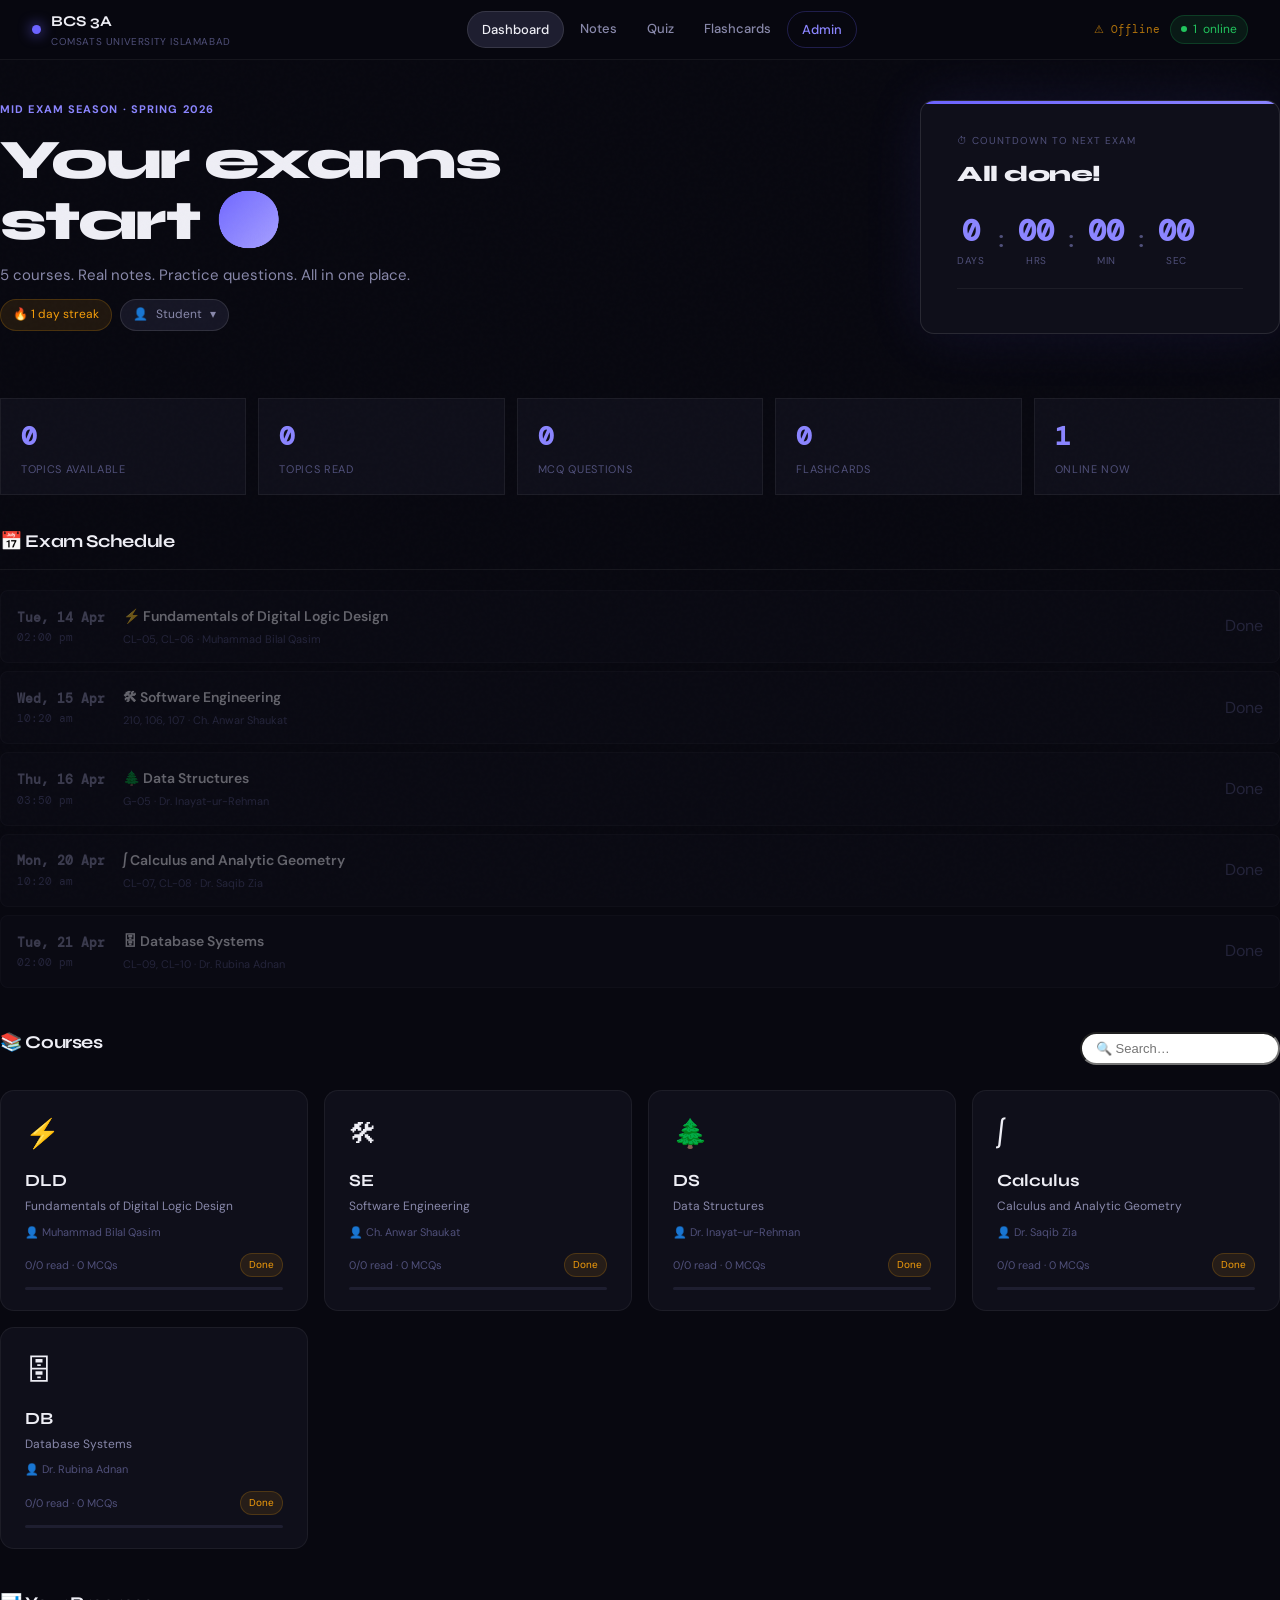
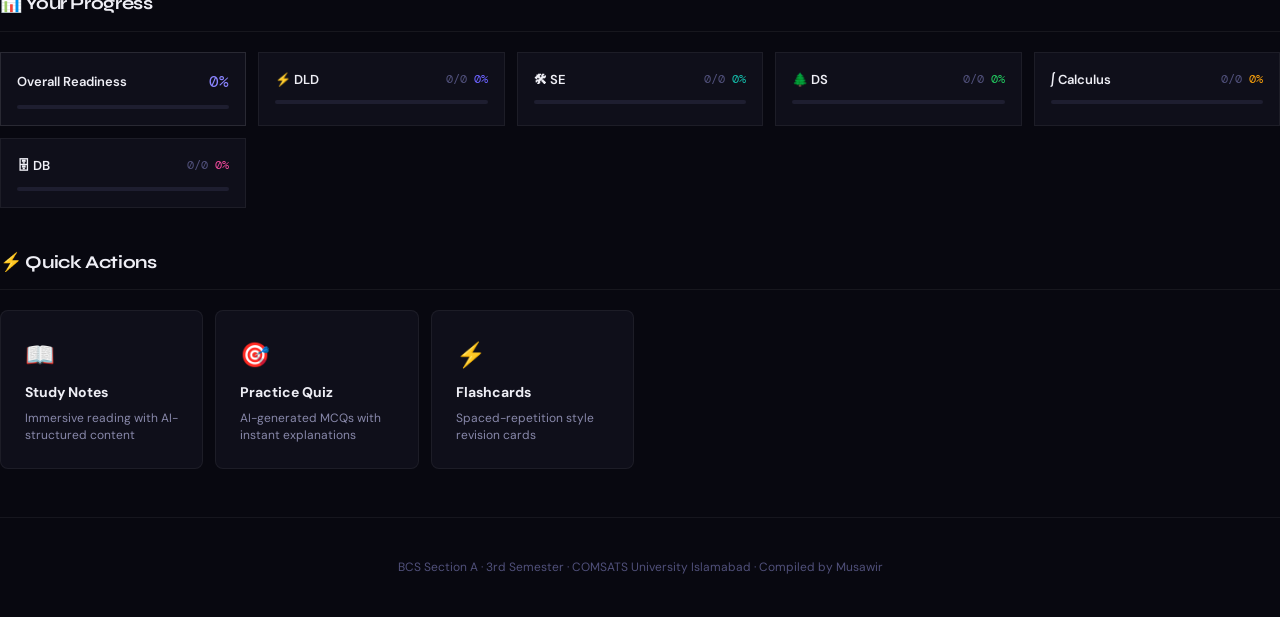
==== commit 04b59e16: "Update index.html" ====
--- a/index.html
+++ b/index.html
@@ -57,7 +57,7 @@
   <div id="announcementsZone"></div>
 
   <!-- Hero -->
-  <section class="hero-section">
+  <section class="hero"> 
     <div class="hero-text">
       <p class="hero-eyebrow">Mid Exam Season · Spring 2026</p>
       <h1 class="hero-heading">Your exams<br>start <span class="highlight" id="daysUntilFirst">—</span></h1>
@@ -67,11 +67,11 @@
         <span class="name-badge" id="nameBadge" onclick="changeName()">👤 <span id="nameLabel">Student</span> ▾</span>
       </div>
     </div>
-    <div class="next-exam-card">
-      <p class="nec-label">⏱ Countdown to next exam</p>
+    <div class="nec"> 
+      <p class="nec-lbl">⏱ Countdown to next exam</p> 
       <p class="nec-course" id="nextExamName">Loading…</p>
       <p class="nec-teacher" id="nextExamTeacher"></p>
-      <div class="countdown-row">
+      <div class="cd-row"> 
         <div class="cd-unit"><span class="cd-num" id="cd-d">0</span><span class="cd-lbl">days</span></div>
         <div class="cd-sep">:</div>
         <div class="cd-unit"><span class="cd-num" id="cd-h">00</span><span class="cd-lbl">hrs</span></div>
@@ -111,7 +111,7 @@
   <!-- Progress -->
   <section class="section">
     <h2 class="section-title">📊 Your Progress</h2>
-    <div class="progress-grid" id="progressGrid"></div>
+    <div class="prog-grid" id="progressGrid"></div>
   </section>
 
   <!-- Quick Actions -->
@@ -245,9 +245,9 @@
       <div class="cc-teacher">👤 ${c.teacher}</div>
       <div class="cc-footer">
         <span style="font-size:11px;color:var(--text3)">${read}/${topics.length} read · ${qCount} MCQs</span>
-        <span class="cc-exam-badge">${days>0?days+'d left':'Done'}</span>
-      </div>
-      <div class="cc-progress-bar"><div class="cc-progress-fill" style="width:${pct}%;background:${color}"></div></div>
+        <span class="cc-exam">${days>0?days+'d left':'Done'}</span>
+      </div>
+      <div class="cc-pbar"><div class="cc-pfill" style="width:${pct}%;background:${color}"></div></div>
     </a>`;
   }).join('');
 }
@@ -271,7 +271,7 @@
     totalTopics += topics.length; totalRead += read;
     const color  = colorMap[c.color] || '#6c63ff';
     return `<div class="prog-card">
-      <div class="prog-card-header">
+      <div class="prog-card-head">
         <span class="prog-course">${c.icon} ${c.short}</span>
         <span class="prog-pct">${read}/${topics.length} <span style="color:${color}">${pct}%</span></span>
       </div>
--- a/css/main.css
+++ b/css/main.css
@@ -1,735 +1,389 @@
-/* ── Reset & Base ── */
-*, *::before, *::after { box-sizing: border-box; margin: 0; padding: 0; }
-
-:root {
-  --bg: #080810;
-  --bg2: #0e0e18;
-  --bg3: #141422;
-  --bg4: #1a1a2e;
-  --border: rgba(255,255,255,0.06);
-  --border2: rgba(255,255,255,0.12);
-  --border3: rgba(255,255,255,0.18);
-  --text: #eeeef5;
-  --text2: #8888a8;
-  --text3: #505068;
-  --accent: #6c63ff;
-  --accent2: #8b85ff;
-  --accent3: #aba5ff;
-  --accent-dim: rgba(108,99,255,0.12);
-  --accent-glow: rgba(108,99,255,0.3);
-  --green: #22c55e;
-  --green-dim: rgba(34,197,94,0.1);
-  --amber: #f59e0b;
-  --amber-dim: rgba(245,158,11,0.1);
-  --red: #ef4444;
-  --red-dim: rgba(239,68,68,0.1);
-  --teal: #14b8a6;
-  --teal-dim: rgba(20,184,166,0.1);
-  --pink: #ec4899;
-  --pink-dim: rgba(236,72,153,0.1);
-  --cyan: #06b6d4;
-
-  --font-head: 'Syne', sans-serif;
-  --font-body: 'DM Sans', sans-serif;
-  --font-read: 'Lora', Georgia, serif;
-  --font-mono: 'DM Mono', monospace;
-  --radius: 14px;
-  --radius-sm: 8px;
-  --radius-xs: 4px;
-
-  /* Course colors */
-  --c-dld: #6c63ff;
-  --c-se: #14b8a6;
-  --c-ds: #22c55e;
-  --c-calc: #f59e0b;
-  --c-db: #ec4899;
-}
-
-html { scroll-behavior: smooth; }
-
-body {
-  font-family: var(--font-body);
-  background: var(--bg);
-  color: var(--text);
-  min-height: 100vh;
-  line-height: 1.65;
-  overflow-x: hidden;
-  -webkit-font-smoothing: antialiased;
-}
+/* ── Reset ── */
+*,*::before,*::after{box-sizing:border-box;margin:0;padding:0}
+:root{
+  --bg:#080810;--bg2:#0f0f1a;--bg3:#161625;--bg4:#1e1e30;
+  --border:rgba(255,255,255,.06);--border2:rgba(255,255,255,.11);--border3:rgba(255,255,255,.18);
+  --text:#eeeef5;--text2:#8888aa;--text3:#50507a;
+  --accent:#6c63ff;--accent2:#8b85ff;--accent3:#aba5ff;
+  --accent-dim:rgba(108,99,255,.12);--accent-glow:rgba(108,99,255,.3);
+  --green:#22c55e;--green-dim:rgba(34,197,94,.1);
+  --amber:#f59e0b;--amber-dim:rgba(245,158,11,.1);
+  --red:#ef4444;--red-dim:rgba(239,68,68,.1);
+  --teal:#14b8a6;--teal-dim:rgba(20,184,166,.1);
+  --font-head:'Syne',sans-serif;
+  --font-body:'DM Sans',sans-serif;
+  --font-read:'Lora',Georgia,serif;
+  --font-mono:'DM Mono',monospace;
+  --r:14px;--rs:8px;
+}
+html{scroll-behavior:smooth}
+body{font-family:var(--font-body);background:var(--bg);color:var(--text);min-height:100vh;line-height:1.65;overflow-x:hidden;-webkit-font-smoothing:antialiased}
 
 /* Noise */
-.noise {
-  position: fixed; inset: 0; z-index: 0; pointer-events: none;
-  background-image: url("data:image/svg+xml,%3Csvg viewBox='0 0 256 256' xmlns='http://www.w3.org/2000/svg'%3E%3Cfilter id='noise'%3E%3CfeTurbulence type='fractalNoise' baseFrequency='0.9' numOctaves='4' stitchTiles='stitch'/%3E%3C/filter%3E%3Crect width='100%25' height='100%25' filter='url(%23noise)' opacity='0.03'/%3E%3C/svg%3E");
-  opacity: 0.5;
-}
-
-/* ── Navigation ── */
-.topnav {
-  position: sticky; top: 0; z-index: 200;
-  display: flex; align-items: center; justify-content: space-between;
-  padding: 0 2rem; height: 60px;
-  background: rgba(8,8,16,0.9);
-  backdrop-filter: blur(24px) saturate(1.5);
-  border-bottom: 1px solid var(--border);
-}
-
-.nav-brand { display: flex; align-items: center; gap: 10px; flex-shrink: 0; }
-.brand-dot {
-  width: 9px; height: 9px; border-radius: 50%;
-  background: var(--accent);
-  box-shadow: 0 0 14px var(--accent);
-  animation: pulse 2s infinite;
-}
-@keyframes pulse { 0%,100%{opacity:1;transform:scale(1)} 50%{opacity:0.5;transform:scale(0.85)} }
-
-.brand-title { font-family: var(--font-head); font-size: 15px; font-weight: 700; display: block; }
-.brand-sub { font-size: 10px; color: var(--text3); display: block; letter-spacing: 0.06em; text-transform: uppercase; }
-
-.nav-links { display: flex; gap: 2px; }
-.nav-link {
-  padding: 7px 14px; border-radius: 20px;
-  font-size: 13px; font-weight: 500; color: var(--text2); text-decoration: none;
-  transition: all .2s; letter-spacing: 0.01em;
-}
-.nav-link:hover { color: var(--text); background: var(--bg3); }
-.nav-link.active { color: var(--text); background: var(--bg4); border: 1px solid var(--border2); }
-.nav-admin { color: var(--accent2) !important; border: 1px solid rgba(108,99,255,0.25) !important; }
-.nav-admin:hover { background: var(--accent-dim) !important; }
-
-.sync-pill { font-size: 11px; font-family: var(--font-mono); opacity: 0.7; white-space: nowrap; }
-
-.hamburger { display: none; background: none; border: none; color: var(--text); font-size: 20px; cursor: pointer; padding: 4px; }
-.mobile-nav {
-  display: none; flex-direction: column;
-  background: var(--bg2); border-bottom: 1px solid var(--border); padding: 1rem 1.5rem;
-}
-.mobile-nav a { padding: 11px 0; color: var(--text2); text-decoration: none; border-bottom: 1px solid var(--border); font-size: 14px; }
-.mobile-nav a:last-child { border-bottom: none; }
-.mobile-nav.open { display: flex; }
+.noise{position:fixed;inset:0;z-index:0;pointer-events:none;background-image:url("data:image/svg+xml,%3Csvg viewBox='0 0 256 256' xmlns='http://www.w3.org/2000/svg'%3E%3Cfilter id='n'%3E%3CfeTurbulence type='fractalNoise' baseFrequency='0.9' numOctaves='4' stitchTiles='stitch'/%3E%3C/filter%3E%3Crect width='100%25' height='100%25' filter='url(%23n)' opacity='0.03'/%3E%3C/svg%3E");opacity:.45}
+
+/* ── Nav ── */
+.topnav{position:sticky;top:0;z-index:200;display:flex;align-items:center;justify-content:space-between;padding:0 2rem;height:60px;background:rgba(8,8,16,.92);backdrop-filter:blur(24px);border-bottom:1px solid var(--border)}
+.nav-brand{display:flex;align-items:center;gap:10px;flex-shrink:0}
+.brand-dot{width:9px;height:9px;border-radius:50%;background:var(--accent);box-shadow:0 0 14px var(--accent);animation:pulse 2s infinite}
+@keyframes pulse{0%,100%{opacity:1;transform:scale(1)}50%{opacity:.5;transform:scale(.85)}}
+.brand-title{font-family:var(--font-head);font-size:15px;font-weight:700;display:block}
+.brand-sub{font-size:10px;color:var(--text3);display:block;letter-spacing:.06em;text-transform:uppercase}
+.nav-links{display:flex;gap:2px}
+.nav-link{padding:7px 14px;border-radius:20px;font-size:13px;font-weight:500;color:var(--text2);text-decoration:none;transition:all .2s}
+.nav-link:hover{color:var(--text);background:var(--bg3)}
+.nav-link.active{color:var(--text);background:var(--bg4);border:1px solid var(--border2)}
+.nav-admin{color:var(--accent2)!important;border:1px solid rgba(108,99,255,.25)!important}
+.nav-admin:hover{background:var(--accent-dim)!important}
+.sync-pill{font-size:11px;font-family:var(--font-mono);opacity:.7;white-space:nowrap}
+.hamburger{display:none;background:none;border:none;color:var(--text);font-size:20px;cursor:pointer;padding:4px}
+.mobile-nav{display:none;flex-direction:column;background:var(--bg2);border-bottom:1px solid var(--border);padding:1rem 1.5rem}
+.mobile-nav a{padding:11px 0;color:var(--text2);text-decoration:none;border-bottom:1px solid var(--border);font-size:14px}
+.mobile-nav a:last-child{border-bottom:none}
+.mobile-nav.open{display:flex}
 
 /* ── Layout ── */
-main.main-container {
-  max-width: 1280px; margin: 0 auto; padding: 2.5rem 1.5rem;
-  position: relative; z-index: 1;
-}
+main.wrap{max-width:1280px;margin:0 auto;padding:2.5rem 1.5rem;position:relative;z-index:1}
 
 /* ── Buttons ── */
-.btn {
-  display: inline-flex; align-items: center; justify-content: center; gap: 6px;
-  padding: 9px 18px; border-radius: 8px;
-  font-family: var(--font-body); font-size: 13px; font-weight: 500; cursor: pointer;
-  transition: all .2s; border: 1px solid transparent; text-decoration: none;
-  white-space: nowrap;
-}
-.btn-primary { background: var(--accent); color: #fff; border-color: var(--accent); }
-.btn-primary:hover { background: var(--accent2); box-shadow: 0 4px 16px var(--accent-glow); }
-.btn-ghost { background: transparent; color: var(--text2); border-color: var(--border2); }
-.btn-ghost:hover { color: var(--text); background: var(--bg3); border-color: var(--border3); }
-.btn-sm { padding: 6px 12px; font-size: 12px; }
-.btn-danger { background: transparent; color: var(--red); border-color: rgba(239,68,68,.25); }
-.btn-danger:hover { background: var(--red-dim); }
-.btn-success { background: var(--green-dim); color: var(--green); border-color: rgba(34,197,94,.3); }
-
-/* ── Form elements ── */
-.form-input, .form-textarea, .form-select {
-  width: 100%; background: var(--bg3); border: 1px solid var(--border2);
-  border-radius: var(--radius-sm); color: var(--text); padding: 10px 12px;
-  font-family: var(--font-body); font-size: 14px; transition: all .2s; outline: none;
-}
-.form-input:focus, .form-textarea:focus, .form-select:focus {
-  border-color: var(--accent); box-shadow: 0 0 0 3px var(--accent-dim);
-}
-.form-textarea { font-family: var(--font-mono); font-size: 12px; resize: vertical; }
-.form-select option { background: var(--bg3); }
-.form-label {
-  display: block; font-size: 11px; font-weight: 600; margin-bottom: 6px;
-  color: var(--text2); text-transform: uppercase; letter-spacing: 0.06em;
-}
-.form-group { margin-bottom: 18px; }
-
-/* ── Tags / badges ── */
-.tag {
-  display: inline-flex; align-items: center; gap: 4px;
-  padding: 3px 10px; border-radius: 99px; font-size: 11px; font-weight: 600;
-  text-transform: uppercase; letter-spacing: 0.06em;
-}
-.tag-dld  { background: rgba(108,99,255,.15); color: var(--c-dld);  border: 1px solid rgba(108,99,255,.25); }
-.tag-se   { background: rgba(20,184,166,.15); color: var(--c-se);   border: 1px solid rgba(20,184,166,.25); }
-.tag-ds   { background: rgba(34,197,94,.15);  color: var(--c-ds);   border: 1px solid rgba(34,197,94,.25); }
-.tag-calc { background: rgba(245,158,11,.15); color: var(--c-calc); border: 1px solid rgba(245,158,11,.25); }
-.tag-db   { background: rgba(236,72,153,.15); color: var(--c-db);   border: 1px solid rgba(236,72,153,.25); }
-
-/* ── Dashboard ── */
-.hero-section {
-  display: grid; grid-template-columns: 1fr 360px; gap: 2.5rem; align-items: stretch;
-  padding: 2.5rem 0 2rem; margin-bottom: 2rem;
-}
-.hero-eyebrow {
-  font-size: 11px; font-weight: 600; text-transform: uppercase;
-  letter-spacing: 0.1em; color: var(--accent2); margin-bottom: 0.75rem;
-}
-.hero-heading {
-  font-family: var(--font-head); font-size: clamp(2rem,5vw,3.5rem); font-weight: 800;
-  line-height: 1.08; letter-spacing: -0.04em; margin-bottom: 0.75rem;
-}
-.highlight {
-  background: linear-gradient(135deg, var(--accent), var(--accent3));
-  -webkit-background-clip: text; -webkit-text-fill-color: transparent; background-clip: text;
-}
-.hero-sub { font-size: 15px; color: var(--text2); line-height: 1.6; }
-
-.next-exam-card {
-  background: var(--bg2); border: 1px solid var(--border2);
-  border-radius: var(--radius); padding: 2rem 2.25rem;
-  box-shadow: 0 0 60px rgba(108,99,255,0.12);
-  display: flex; flex-direction: column; justify-content: center;
-  position: relative; overflow: hidden;
-}
-.next-exam-card::before {
-  content: ''; position: absolute; top: 0; left: 0; right: 0; height: 3px;
-  background: linear-gradient(90deg, var(--accent), var(--accent2));
-}
-.nec-label { font-size: 10px; text-transform: uppercase; letter-spacing: 0.1em; color: var(--text3); margin-bottom: 4px; }
-.nec-course { font-family: var(--font-head); font-size: 22px; font-weight: 800; margin-bottom: 4px; letter-spacing: -0.02em; }
-.nec-teacher { font-size: 13px; color: var(--text3); margin-bottom: 1.25rem; }
-.countdown-row { display: flex; align-items: flex-end; gap: 6px; margin-bottom: 1rem; }
-.cd-unit { text-align: center; }
-.cd-num { font-family: var(--font-mono); font-size: 30px; font-weight: 700; color: var(--accent2); display: block; line-height: 1; }
-.cd-lbl { font-size: 10px; color: var(--text3); text-transform: uppercase; letter-spacing: 0.06em; margin-top: 3px; }
-.cd-sep { font-family: var(--font-mono); font-size: 24px; color: var(--text3); padding: 0 4px; margin-bottom: 14px; }
-.nec-meta { font-size: 12px; color: var(--text3); margin-top: 0.5rem; padding-top: 0.75rem; border-top: 1px solid var(--border); }
+.btn{display:inline-flex;align-items:center;justify-content:center;gap:6px;padding:9px 18px;border-radius:var(--rs);font-family:var(--font-body);font-size:13px;font-weight:500;cursor:pointer;transition:all .2s;border:1px solid transparent;text-decoration:none;white-space:nowrap}
+.btn-primary{background:var(--accent);color:#fff;border-color:var(--accent)}
+.btn-primary:hover{background:var(--accent2);box-shadow:0 4px 16px var(--accent-glow)}
+.btn-ghost{background:transparent;color:var(--text2);border-color:var(--border2)}
+.btn-ghost:hover{color:var(--text);background:var(--bg3);border-color:var(--border3)}
+.btn-sm{padding:6px 12px;font-size:12px}
+.btn-danger{background:transparent;color:var(--red);border-color:rgba(239,68,68,.25)}
+.btn-danger:hover{background:var(--red-dim)}
+.btn-success{background:var(--green-dim);color:var(--green);border-color:rgba(34,197,94,.3)}
+
+/* ── Forms ── */
+.fi,.ft,.fs{width:100%;background:var(--bg3);border:1px solid var(--border2);border-radius:var(--rs);color:var(--text);padding:10px 12px;font-family:var(--font-body);font-size:14px;transition:all .2s;outline:none}
+.fi:focus,.ft:focus,.fs:focus{border-color:var(--accent);box-shadow:0 0 0 3px var(--accent-dim)}
+.ft{font-family:var(--font-mono);font-size:12px;resize:vertical}
+.fs option{background:var(--bg3)}
+.fl{display:block;font-size:11px;font-weight:600;margin-bottom:6px;color:var(--text2);text-transform:uppercase;letter-spacing:.06em}
+.fg{margin-bottom:18px}
+
+/* ── Tags ── */
+.tag{display:inline-flex;align-items:center;gap:4px;padding:3px 10px;border-radius:99px;font-size:11px;font-weight:700;text-transform:uppercase;letter-spacing:.06em}
+.tag-dld{background:rgba(108,99,255,.15);color:#6c63ff;border:1px solid rgba(108,99,255,.25)}
+.tag-se{background:rgba(20,184,166,.15);color:#14b8a6;border:1px solid rgba(20,184,166,.25)}
+.tag-ds{background:rgba(34,197,94,.15);color:#22c55e;border:1px solid rgba(34,197,94,.25)}
+.tag-calc{background:rgba(245,158,11,.15);color:#f59e0b;border:1px solid rgba(245,158,11,.25)}
+.tag-db{background:rgba(236,72,153,.15);color:#ec4899;border:1px solid rgba(236,72,153,.25)}
+
+/* ── Dashboard Hero ── */
+.hero{display:grid;grid-template-columns:1fr 360px;gap:2.5rem;align-items:stretch;padding:2.5rem 0 2rem;margin-bottom:2rem}
+.hero-eyebrow{font-size:11px;font-weight:700;text-transform:uppercase;letter-spacing:.1em;color:var(--accent2);margin-bottom:.75rem}
+.hero-heading{font-family:var(--font-head);font-size:clamp(2rem,5vw,3.5rem);font-weight:800;line-height:1.08;letter-spacing:-.04em;margin-bottom:.75rem}
+.highlight{background:linear-gradient(135deg,var(--accent),var(--accent3));-webkit-background-clip:text;-webkit-text-fill-color:transparent;background-clip:text}
+.hero-sub{font-size:15px;color:var(--text2);line-height:1.6}
+
+/* Next exam card */
+.nec{background:var(--bg2);border:1px solid var(--border2);border-radius:var(--r);padding:2rem 2.25rem;display:flex;flex-direction:column;justify-content:center;position:relative;overflow:hidden;box-shadow:0 0 60px rgba(108,99,255,.1)}
+.nec::before{content:'';position:absolute;top:0;left:0;right:0;height:3px;background:linear-gradient(90deg,var(--accent),var(--accent2))}
+.nec-lbl{font-size:10px;text-transform:uppercase;letter-spacing:.1em;color:var(--text3);margin-bottom:6px}
+.nec-course{font-family:var(--font-head);font-size:22px;font-weight:800;letter-spacing:-.02em;margin-bottom:4px}
+.nec-teacher{font-size:13px;color:var(--text3);margin-bottom:1.25rem}
+.cd-row{display:flex;align-items:flex-end;gap:6px;margin-bottom:1rem}
+.cd-unit{text-align:center}
+.cd-num{font-family:var(--font-mono);font-size:30px;font-weight:700;color:var(--accent2);display:block;line-height:1}
+.cd-lbl{font-size:10px;color:var(--text3);text-transform:uppercase;letter-spacing:.06em;margin-top:3px}
+.cd-sep{font-family:var(--font-mono);font-size:24px;color:var(--text3);padding:0 4px;margin-bottom:14px}
+.nec-meta{font-size:12px;color:var(--text3);padding-top:.75rem;border-top:1px solid var(--border)}
 
 /* Section */
-.section { margin-bottom: 2.5rem; }
-.section-title {
-  font-family: var(--font-head); font-size: 18px; font-weight: 700;
-  margin-bottom: 1.25rem; padding-bottom: 0.75rem;
-  border-bottom: 1px solid var(--border); letter-spacing: -0.02em;
-}
+.section{margin-bottom:2.5rem}
+.section-title{font-family:var(--font-head);font-size:18px;font-weight:700;margin-bottom:1.25rem;padding-bottom:.75rem;border-bottom:1px solid var(--border);letter-spacing:-.02em}
 
 /* Courses grid */
-.courses-grid {
-  display: grid; grid-template-columns: repeat(auto-fill, minmax(260px, 1fr)); gap: 16px;
-}
-.course-card {
-  background: var(--bg2); border: 1px solid var(--border);
-  border-radius: var(--radius); padding: 1.25rem 1.5rem;
-  text-decoration: none; color: inherit; transition: all .25s; display: block;
-  position: relative; overflow: hidden;
-}
-.course-card::before {
-  content: ''; position: absolute; top: 0; left: 0; right: 0; height: 2px;
-  background: var(--card-accent, var(--accent)); opacity: 0;
-  transition: opacity .25s;
-}
-.course-card:hover { border-color: var(--border3); transform: translateY(-2px); box-shadow: 0 8px 32px rgba(0,0,0,.3); }
-.course-card:hover::before { opacity: 1; }
-.cc-icon { font-size: 28px; margin-bottom: 10px; display: block; }
-.cc-short { font-family: var(--font-head); font-size: 17px; font-weight: 700; margin-bottom: 3px; }
-.cc-name { font-size: 12px; color: var(--text2); margin-bottom: 10px; line-height: 1.4; }
-.cc-teacher { font-size: 11px; color: var(--text3); margin-bottom: 12px; }
-.cc-footer { display: flex; justify-content: space-between; align-items: center; font-size: 11px; }
-.cc-progress-bar { height: 3px; background: var(--bg4); border-radius: 2px; margin-top: 10px; overflow: hidden; }
-.cc-progress-fill { height: 100%; border-radius: 2px; transition: width 1s ease-out; }
-.cc-exam-badge { font-size: 10px; color: var(--amber); background: var(--amber-dim); padding: 3px 8px; border-radius: 99px; border: 1px solid rgba(245,158,11,.2); }
+.courses-grid{display:grid;grid-template-columns:repeat(auto-fill,minmax(260px,1fr));gap:16px}
+.course-card{background:var(--bg2);border:1px solid var(--border);border-radius:var(--r);padding:1.25rem 1.5rem;text-decoration:none;color:inherit;transition:all .25s;display:block;position:relative;overflow:hidden}
+.course-card::before{content:'';position:absolute;top:0;left:0;right:0;height:2px;background:var(--card-accent,var(--accent));opacity:0;transition:opacity .25s}
+.course-card:hover{border-color:var(--border3);transform:translateY(-2px);box-shadow:0 12px 40px rgba(0,0,0,.4)}
+.course-card:hover::before{opacity:1}
+.cc-icon{font-size:28px;margin-bottom:10px;display:block}
+.cc-short{font-family:var(--font-head);font-size:17px;font-weight:700;margin-bottom:3px}
+.cc-name{font-size:12px;color:var(--text2);margin-bottom:8px;line-height:1.4}
+.cc-teacher{font-size:11px;color:var(--text3);margin-bottom:12px}
+.cc-footer{display:flex;justify-content:space-between;align-items:center;font-size:11px}
+.cc-pbar{height:3px;background:var(--bg4);border-radius:2px;margin-top:10px;overflow:hidden}
+.cc-pfill{height:100%;border-radius:2px;transition:width 1.2s ease-out}
+.cc-exam{font-size:10px;color:var(--amber);background:var(--amber-dim);padding:3px 8px;border-radius:99px;border:1px solid rgba(245,158,11,.2)}
 
 /* Timeline */
-.timeline { display: flex; flex-direction: column; gap: 8px; }
-.tl-item {
-  display: grid; grid-template-columns: 80px 1fr auto; gap: 1rem; align-items: center;
-  padding: 14px 16px; background: var(--bg2); border: 1px solid var(--border);
-  border-radius: var(--radius-sm); transition: all .2s;
-}
-.tl-item:hover { border-color: var(--border2); }
-.tl-item.past { opacity: 0.4; }
-.tl-item.next { border-color: rgba(108,99,255,.3); background: var(--accent-dim); }
-.tl-date { font-family: var(--font-mono); font-size: 12px; color: var(--text2); }
-.tl-name { font-weight: 600; font-size: 14px; }
-.tl-room { font-size: 11px; color: var(--text3); margin-top: 2px; }
-.tl-days { font-size: 12px; font-family: var(--font-mono); }
-
-/* Actions grid */
-.actions-grid {
-  display: grid; grid-template-columns: repeat(auto-fill, minmax(200px, 1fr)); gap: 12px;
-}
-.action-card {
-  background: var(--bg2); border: 1px solid var(--border);
-  border-radius: var(--radius-sm); padding: 1.25rem; text-decoration: none;
-  color: inherit; transition: all .2s; display: flex; flex-direction: column; gap: 6px;
-}
-.action-card:hover { border-color: var(--accent); background: var(--accent-dim); transform: translateY(-1px); }
-.action-icon { font-size: 24px; }
-.action-title { font-weight: 600; font-size: 14px; }
-.action-desc { font-size: 12px; color: var(--text2); line-height: 1.4; }
+.timeline{display:flex;flex-direction:column;gap:8px}
+.tl-item{display:grid;grid-template-columns:90px 1fr auto;gap:1rem;align-items:center;padding:14px 16px;background:var(--bg2);border:1px solid var(--border);border-radius:var(--rs);transition:all .2s}
+.tl-item:hover{border-color:var(--border2)}
+.tl-item.past{opacity:.4}
+.tl-item.next{border-color:rgba(108,99,255,.35);background:var(--accent-dim)}
+.tl-date{font-family:var(--font-mono);font-size:12px;color:var(--text2)}
+.tl-name{font-weight:600;font-size:14px}
+.tl-room{font-size:11px;color:var(--text3);margin-top:2px}
+
+/* Actions */
+.actions-grid{display:grid;grid-template-columns:repeat(auto-fill,minmax(200px,1fr));gap:12px}
+.action-card{background:var(--bg2);border:1px solid var(--border);border-radius:var(--rs);padding:1.5rem;text-decoration:none;color:inherit;transition:all .2s;display:flex;flex-direction:column;gap:6px;min-height:110px}
+.action-card:hover{border-color:var(--accent);background:var(--accent-dim);transform:translateY(-1px)}
+.action-icon{font-size:24px}
+.action-title{font-weight:700;font-size:14px}
+.action-desc{font-size:12px;color:var(--text2);line-height:1.4}
+
+/* Stat strip */
+.stat-strip{display:grid;grid-template-columns:repeat(auto-fit,minmax(140px,1fr));gap:12px;margin-bottom:2rem}
+.stat-box{background:var(--bg2);border:1px solid var(--border);border-radius:var(--rs);padding:16px 20px}
+.stat-num{font-family:var(--font-mono);font-size:26px;font-weight:700;color:var(--accent2)}
+.stat-lbl{font-size:11px;color:var(--text3);margin-top:2px;text-transform:uppercase;letter-spacing:.06em}
+
+/* Progress grid */
+.prog-grid{display:grid;grid-template-columns:repeat(auto-fill,minmax(220px,1fr));gap:12px}
+.prog-card{background:var(--bg2);border:1px solid var(--border);border-radius:var(--rs);padding:16px}
+.prog-card-head{display:flex;justify-content:space-between;align-items:center;margin-bottom:10px}
+.prog-bar{height:4px;background:var(--bg4);border-radius:2px;overflow:hidden}
+.prog-fill{height:100%;border-radius:2px;transition:width 1.2s ease-out}
 
 /* Announcements */
-.announcement {
-  padding: 14px 18px; border-radius: var(--radius-sm);
-  border-left: 3px solid; margin-bottom: 10px;
-  display: flex; align-items: flex-start; justify-content: space-between; gap: 12px;
-  animation: slideIn .3s ease;
-}
-@keyframes slideIn { from{opacity:0;transform:translateY(-8px)} to{opacity:1;transform:translateY(0)} }
-.announcement.info    { background: rgba(108,99,255,.08); border-color: var(--accent); }
-.announcement.warning { background: var(--amber-dim); border-color: var(--amber); }
-.announcement.success { background: var(--green-dim); border-color: var(--green); }
-.announcement.danger  { background: var(--red-dim); border-color: var(--red); }
-.ann-body { flex: 1; font-size: 14px; line-height: 1.6; }
-.ann-date { font-size: 11px; color: var(--text3); margin-top: 3px; }
-.ann-close {
-  background: none; border: none; color: var(--text3); cursor: pointer;
-  font-size: 16px; padding: 0 4px; line-height: 1; flex-shrink: 0;
-  transition: color .2s;
-}
-.ann-close:hover { color: var(--text); }
-
-/* ── NOTES PAGE — Immersive Reading ── */
-.notes-layout {
-  display: grid; grid-template-columns: 280px 1fr; gap: 0; min-height: calc(100vh - 160px);
-  border: 1px solid var(--border); border-radius: var(--radius); overflow: hidden;
-}
-
-.sidebar {
-  background: var(--bg2); border-right: 1px solid var(--border);
-  overflow-y: auto; padding: 1rem 0;
-  position: sticky; top: 60px; height: calc(100vh - 80px);
-}
-.sidebar::-webkit-scrollbar { width: 4px; }
-.sidebar::-webkit-scrollbar-thumb { background: var(--border3); border-radius: 2px; }
-.sidebar-title {
-  padding: 0 1rem 0.75rem; font-size: 10px; text-transform: uppercase;
-  letter-spacing: 0.1em; color: var(--text3); font-weight: 700;
-}
-.sidebar-search {
-  margin: 0 0.75rem 0.75rem; width: calc(100% - 1.5rem);
-  background: var(--bg3); border: 1px solid var(--border2); border-radius: 20px;
-  padding: 7px 12px; font-size: 12px; color: var(--text); outline: none;
-}
-.sidebar-search:focus { border-color: var(--accent); }
-
-.sidebar-btn {
-  width: 100%; background: none; border: none; color: var(--text);
-  padding: 8px 1rem; text-align: left; cursor: pointer; font-family: var(--font-body);
-  font-size: 13px; font-weight: 600; transition: all .15s; display: block;
-}
-.sidebar-btn:hover { background: var(--bg3); }
-.sidebar-btn.active { color: var(--accent2); background: var(--accent-dim); }
-.sidebar-btn-row { display: flex; justify-content: space-between; align-items: center; }
-
-.topic-group { padding-bottom: 6px; }
-.sidebar-sub {
-  width: 100%; background: none; border: none; color: var(--text2);
-  padding: 6px 1rem 6px 2rem; text-align: left; cursor: pointer;
-  font-family: var(--font-body); font-size: 12px; transition: all .15s;
-  display: flex; align-items: center; gap: 6px; position: relative;
-}
-.sidebar-sub:hover { color: var(--text); background: var(--bg3); }
-.sidebar-sub.active { color: var(--accent2); background: var(--accent-dim); font-weight: 500; }
-.sidebar-sub.topic-read .sidebar-read-dot::before { content: '✓'; font-size: 10px; color: var(--green); }
-.sidebar-read-dot { margin-left: auto; }
+.ann{padding:14px 18px;border-radius:var(--rs);border-left:3px solid;margin-bottom:8px;display:flex;align-items:flex-start;justify-content:space-between;gap:12px;animation:annIn .3s ease}
+@keyframes annIn{from{opacity:0;transform:translateY(-6px)}to{opacity:1;transform:translateY(0)}}
+.ann.info{background:rgba(108,99,255,.08);border-color:var(--accent)}
+.ann.warning{background:var(--amber-dim);border-color:var(--amber)}
+.ann.success{background:var(--green-dim);border-color:var(--green)}
+.ann.danger{background:var(--red-dim);border-color:var(--red)}
+.ann-body{flex:1;font-size:14px;line-height:1.6}
+.ann-date{font-size:11px;color:var(--text3);margin-top:3px}
+.ann-x{background:none;border:none;color:var(--text3);cursor:pointer;font-size:18px;line-height:1;padding:0 4px;transition:color .2s}
+.ann-x:hover{color:var(--text)}
+
+/* ── NOTES LAYOUT ── */
+.notes-layout{display:grid;grid-template-columns:280px 1fr;min-height:calc(100vh - 80px);border:1px solid var(--border);border-radius:var(--r);overflow:hidden}
+
+/* Sidebar */
+.sidebar{background:var(--bg2);border-right:1px solid var(--border);overflow-y:auto;position:sticky;top:60px;height:calc(100vh - 80px)}
+.sidebar::-webkit-scrollbar{width:4px}
+.sidebar::-webkit-scrollbar-thumb{background:var(--border2);border-radius:2px}
+.sb-title{padding:.75rem 1rem .5rem;font-size:10px;text-transform:uppercase;letter-spacing:.1em;color:var(--text3);font-weight:700}
+.sb-search{margin:.25rem .75rem .75rem;width:calc(100% - 1.5rem);background:var(--bg3);border:1px solid var(--border2);border-radius:20px;padding:7px 12px;font-size:12px;color:var(--text);outline:none}
+.sb-search:focus{border-color:var(--accent)}
+.sb-course{width:100%;background:none;border:none;color:var(--text);padding:8px 1rem;text-align:left;cursor:pointer;font-family:var(--font-body);font-size:13px;font-weight:600;transition:all .15s}
+.sb-course:hover{background:var(--bg3)}
+.sb-course.active{color:var(--accent2);background:var(--accent-dim)}
+.sb-course-row{display:flex;justify-content:space-between;align-items:center}
+.topic-group{padding-bottom:4px}
+.sb-topic{width:100%;background:none;border:none;color:var(--text2);padding:6px 1rem 6px 2rem;text-align:left;cursor:pointer;font-family:var(--font-body);font-size:12px;transition:all .15s;display:flex;align-items:center;gap:6px}
+.sb-topic:hover{color:var(--text);background:var(--bg3)}
+.sb-topic.active{color:var(--accent2);background:var(--accent-dim);font-weight:500}
+.sb-topic.done::after{content:'✓';color:var(--green);font-size:10px;margin-left:auto}
 
 /* Reading pane */
-.notes-reader {
-  background: var(--bg); overflow-y: auto; height: calc(100vh - 80px);
-}
-.notes-reader::-webkit-scrollbar { width: 6px; }
-.notes-reader::-webkit-scrollbar-thumb { background: var(--border2); border-radius: 3px; }
-
-.notes-placeholder {
-  display: flex; flex-direction: column; align-items: center; justify-content: center;
-  height: 100%; min-height: 400px; text-align: center; padding: 3rem; color: var(--text2);
-}
-.notes-placeholder .big-icon { font-size: 48px; margin-bottom: 1rem; opacity: 0.5; }
-.notes-placeholder h3 { font-size: 18px; font-weight: 600; margin-bottom: 8px; color: var(--text); }
-
-/* Reading toolbar */
-.reading-toolbar {
-  position: sticky; top: 0; z-index: 10; display: flex; align-items: center;
-  gap: 8px; flex-wrap: wrap; padding: 12px 2rem;
-  background: rgba(8,8,16,0.95); backdrop-filter: blur(20px);
-  border-bottom: 1px solid var(--border);
-}
-.rt-title { font-size: 13px; font-weight: 600; margin-right: 4px; }
-.reading-controls { display: flex; gap: 6px; align-items: center; margin-left: auto; }
-
-/* Reading mode toggle */
-.read-mode-btn {
-  background: none; border: 1px solid var(--border2); color: var(--text2);
-  padding: 5px 12px; border-radius: 20px; font-size: 11px; cursor: pointer;
-  transition: all .2s; font-family: var(--font-body);
-}
-.read-mode-btn.active { background: var(--accent-dim); color: var(--accent2); border-color: rgba(108,99,255,.3); }
-
-/* Font size controls */
-.font-ctrl { display: flex; align-items: center; gap: 4px; }
-.font-ctrl button {
-  background: none; border: 1px solid var(--border2); color: var(--text2);
-  width: 26px; height: 26px; border-radius: 6px; cursor: pointer;
-  font-size: 14px; line-height: 1; display: flex; align-items: center; justify-content: center;
-  transition: all .2s;
-}
-.font-ctrl button:hover { color: var(--text); border-color: var(--border3); }
-.font-ctrl span { font-size: 11px; color: var(--text3); font-family: var(--font-mono); min-width: 30px; text-align: center; }
-
-/* Reading content — this is the star */
-.reading-content {
-  padding: 3rem 4rem; max-width: 860px; margin: 0 auto;
-  font-size: var(--read-size, 16px);
-  line-height: var(--read-line, 1.85);
-}
-
-/* Reading mode variants */
-.reading-content.mode-focus {
-  max-width: 680px;
-  font-family: var(--font-read);
-  font-size: calc(var(--read-size, 16px) + 1px);
-  line-height: 1.95;
-  color: #dddde8;
-}
-.reading-content.mode-compact { padding: 1.5rem 2rem; }
-
-/* The note topic hero */
-.note-hero { margin-bottom: 2.5rem; padding-bottom: 2rem; border-bottom: 1px solid var(--border); }
-.note-hero-badge { display: flex; align-items: center; gap: 8px; margin-bottom: 1rem; flex-wrap: wrap; }
-.note-hero-title {
-  font-family: var(--font-head); font-size: clamp(1.5rem, 3vw, 2.25rem);
-  font-weight: 800; letter-spacing: -0.03em; line-height: 1.1; margin-bottom: 0.75rem;
-}
-.note-hero-summary {
-  font-size: 15px; color: var(--text2); line-height: 1.7;
-  max-width: 620px; padding: 12px 16px;
-  background: var(--bg2); border-left: 3px solid var(--accent);
-  border-radius: 0 8px 8px 0; font-style: italic;
-}
-
-/* Content sections */
-.note-section { margin-bottom: 2.5rem; }
-
-.note-h1 {
-  font-family: var(--font-head); font-size: 1.6em; font-weight: 700;
-  letter-spacing: -0.025em; margin: 2.5rem 0 1rem;
-  color: var(--text); padding-bottom: 0.5rem;
-  border-bottom: 2px solid var(--border2);
-}
-.note-h2 {
-  font-family: var(--font-head); font-size: 1.25em; font-weight: 700;
-  letter-spacing: -0.02em; margin: 2rem 0 0.75rem;
-  color: var(--text2);
-}
-.note-h3 {
-  font-size: 1.05em; font-weight: 600; margin: 1.5rem 0 0.5rem;
-  color: var(--text2); text-transform: uppercase; letter-spacing: 0.05em; font-size: 0.85em;
-}
-
-.note-para { margin-bottom: 1.25rem; color: var(--text); }
-.mode-focus .note-para { color: #dddde8; }
-
-.note-definition {
-  margin: 1.5rem 0; padding: 1.25rem 1.5rem;
-  background: var(--bg2); border: 1px solid var(--border2);
-  border-left: 4px solid var(--accent); border-radius: 0 var(--radius-sm) var(--radius-sm) 0;
-}
-.note-definition .def-term { font-weight: 700; color: var(--accent2); margin-bottom: 4px; font-size: 0.95em; }
-.note-definition .def-body { color: var(--text2); line-height: 1.7; }
-
-.note-formula {
-  margin: 1.25rem 0; padding: 1rem 1.5rem;
-  background: rgba(108,99,255,.06); border: 1px solid rgba(108,99,255,.2);
-  border-radius: var(--radius-sm); font-family: var(--font-mono);
-  font-size: 0.9em; color: var(--accent3); overflow-x: auto;
-  position: relative;
-}
-.note-formula::before {
-  content: 'FORMULA'; position: absolute; top: 6px; right: 10px;
-  font-size: 9px; color: var(--accent); opacity: 0.5; letter-spacing: 0.1em;
-}
-
-.note-example {
-  margin: 1.25rem 0; padding: 1rem 1.25rem;
-  background: var(--teal-dim); border: 1px solid rgba(20,184,166,.2);
-  border-left: 4px solid var(--teal); border-radius: 0 var(--radius-sm) var(--radius-sm) 0;
-}
-.note-example::before { content: '▶ EXAMPLE'; font-size: 10px; font-weight: 700; color: var(--teal); display: block; margin-bottom: 6px; letter-spacing: 0.08em; }
-
-.note-tip {
-  margin: 1.25rem 0; padding: 1rem 1.25rem;
-  background: var(--amber-dim); border: 1px solid rgba(245,158,11,.25);
-  border-left: 4px solid var(--amber); border-radius: 0 var(--radius-sm) var(--radius-sm) 0;
-}
-.note-tip::before { content: '★ EXAM TIP'; font-size: 10px; font-weight: 700; color: var(--amber); display: block; margin-bottom: 6px; letter-spacing: 0.08em; }
-
-.note-keypoint {
-  margin: 0.75rem 0; padding: 0.75rem 1rem;
-  background: var(--green-dim); border: 1px solid rgba(34,197,94,.2);
-  border-left: 3px solid var(--green); border-radius: 0 6px 6px 0;
-  font-size: 0.95em;
-}
-
-.note-list {
-  margin: 0.75rem 0 1.25rem 1.5rem; padding: 0;
-}
-.note-list li {
-  margin-bottom: 8px; line-height: 1.7; color: var(--text);
-  padding-left: 4px;
-}
-.note-list li::marker { color: var(--accent2); }
-
-/* Key terms section */
-.key-terms-grid {
-  display: grid; grid-template-columns: repeat(auto-fill, minmax(240px, 1fr)); gap: 10px; margin: 1.5rem 0;
-}
-.key-term-card {
-  background: var(--bg2); border: 1px solid var(--border); border-radius: 8px; padding: 12px 14px;
-}
-.kt-term { font-weight: 700; font-size: 13px; color: var(--accent2); margin-bottom: 4px; }
-.kt-def { font-size: 12px; color: var(--text2); line-height: 1.5; }
-
-/* Exam tips block */
-.exam-tips-block {
-  margin: 2rem 0; padding: 1.5rem; background: var(--amber-dim);
-  border: 1px solid rgba(245,158,11,.2); border-radius: var(--radius-sm);
-}
-.exam-tips-block h4 { color: var(--amber); font-size: 13px; text-transform: uppercase; letter-spacing: 0.08em; margin-bottom: 10px; }
-.exam-tips-block ul { list-style: none; padding: 0; }
-.exam-tips-block li { padding: 6px 0; border-bottom: 1px solid rgba(245,158,11,.1); font-size: 14px; display: flex; gap: 8px; }
-.exam-tips-block li::before { content: '★'; color: var(--amber); flex-shrink: 0; }
-.exam-tips-block li:last-child { border-bottom: none; }
-
-/* Reading progress bar */
-.reading-progress-bar {
-  position: fixed; top: 60px; left: 0; right: 0; height: 2px;
-  background: transparent; z-index: 150;
-}
-.reading-progress-fill {
-  height: 100%; background: linear-gradient(90deg, var(--accent), var(--accent2));
-  transition: width 0.1s; width: 0%;
-}
-
-/* Table of Contents */
-.toc-panel {
-  position: fixed; right: 20px; top: 80px;
-  background: var(--bg2); border: 1px solid var(--border2);
-  border-radius: var(--radius-sm); padding: 14px; width: 200px;
-  font-size: 12px; max-height: 60vh; overflow-y: auto;
-  z-index: 50; transition: all .3s; display: none;
-}
-.toc-panel.visible { display: block; }
-.toc-title { font-size: 10px; text-transform: uppercase; letter-spacing: 0.08em; color: var(--text3); margin-bottom: 8px; font-weight: 700; }
-.toc-item { display: block; padding: 4px 0; color: var(--text2); cursor: pointer; transition: color .15s; line-height: 1.4; }
-.toc-item:hover { color: var(--accent2); }
-.toc-item.toc-h2 { padding-left: 12px; font-size: 11px; }
-.toc-item.active { color: var(--accent2); }
-
-/* AI loading overlay */
-.ai-loading {
-  display: flex; flex-direction: column; align-items: center; justify-content: center;
-  padding: 4rem 2rem; gap: 16px; text-align: center;
-}
-.ai-spinner {
-  width: 36px; height: 36px; border: 2px solid var(--border2);
-  border-top-color: var(--accent); border-radius: 50%; animation: spin 0.8s linear infinite;
-}
-@keyframes spin { to { transform: rotate(360deg); } }
-.ai-status-text { font-size: 13px; color: var(--text2); font-family: var(--font-mono); }
-
-/* Resources section */
-.resources-list { display: flex; flex-direction: column; gap: 8px; margin-top: 12px; }
-.resource-item {
-  display: flex; align-items: center; gap: 12px; padding: 12px 14px;
-  background: var(--bg2); border: 1px solid var(--border); border-radius: 8px; transition: all .2s;
-  text-decoration: none; color: inherit;
-}
-.resource-item:hover { border-color: var(--border2); background: var(--bg3); }
-.resource-icon { font-size: 20px; flex-shrink: 0; }
-.resource-name { font-size: 13px; font-weight: 500; }
-.resource-meta { font-size: 11px; color: var(--text3); margin-top: 2px; }
-.resource-type { margin-left: auto; font-size: 11px; color: var(--text3); background: var(--bg4); padding: 3px 8px; border-radius: 99px; }
-
-/* ── Quiz page ── */
-.quiz-layout { max-width: 800px; margin: 0 auto; }
-.course-tabs { display: flex; gap: 6px; flex-wrap: wrap; margin-bottom: 1.5rem; }
-.ctab {
-  padding: 7px 16px; background: var(--bg2); border: 1px solid var(--border2);
-  border-radius: 20px; color: var(--text2); font-size: 13px; font-weight: 500;
-  cursor: pointer; transition: all .2s; font-family: var(--font-body);
-}
-.ctab:hover { border-color: var(--border3); color: var(--text); }
-.ctab.active { background: var(--accent-dim); border-color: rgba(108,99,255,.4); color: var(--accent2); }
-
-.q-card {
-  background: var(--bg2); border: 1px solid var(--border);
-  border-radius: var(--radius-sm); padding: 1.5rem; margin-bottom: 1rem;
-  transition: border-color .2s;
-}
-.q-card:hover { border-color: var(--border2); }
-.q-num { font-size: 11px; color: var(--text3); margin-bottom: 8px; text-transform: uppercase; letter-spacing: 0.06em; }
-.q-difficulty { display: inline-block; padding: 2px 8px; border-radius: 99px; font-size: 10px; font-weight: 600; text-transform: uppercase; letter-spacing: 0.06em; margin-left: 6px; }
-.q-difficulty.easy { background: var(--green-dim); color: var(--green); }
-.q-difficulty.medium { background: var(--amber-dim); color: var(--amber); }
-.q-difficulty.hard { background: var(--red-dim); color: var(--red); }
-.q-text { font-size: 15px; font-weight: 500; margin-bottom: 1rem; line-height: 1.6; }
-.q-options { display: flex; flex-direction: column; gap: 8px; }
-.q-opt {
-  padding: 10px 14px; background: var(--bg3); border: 1px solid var(--border2);
-  border-radius: var(--radius-sm); color: var(--text2); text-align: left;
-  cursor: pointer; font-family: var(--font-body); font-size: 13px; transition: all .2s;
-}
-.q-opt:hover:not(:disabled) { border-color: var(--accent); color: var(--text); background: var(--accent-dim); }
-.q-opt.correct { background: var(--green-dim); border-color: var(--green); color: var(--green); }
-.q-opt.wrong   { background: var(--red-dim);   border-color: var(--red);   color: var(--red);   }
-.q-opt.reveal  { opacity: 0.4; }
-.q-opt:disabled { cursor: default; }
-.q-explanation { margin-top: 10px; padding: 10px 12px; background: var(--bg3); border-radius: 6px; font-size: 13px; color: var(--text2); line-height: 1.6; }
-
-.quiz-score-bar {
-  display: flex; align-items: center; gap: 12px;
-  margin-bottom: 1.5rem; padding: 12px 16px;
-  background: var(--bg2); border: 1px solid var(--border); border-radius: var(--radius-sm);
-}
-.qsb-track { flex: 1; height: 6px; background: var(--bg4); border-radius: 3px; overflow: hidden; }
-.qsb-fill { height: 100%; background: linear-gradient(90deg, var(--accent), var(--green)); border-radius: 3px; transition: width .5s ease; }
-.qsb-score { font-family: var(--font-mono); font-size: 14px; font-weight: 600; }
-.qsb-label { font-size: 13px; color: var(--text2); min-width: 50px; font-weight: 600; }
-
-.quiz-controls { display: flex; gap: 10px; margin-top: 1.5rem; flex-wrap: wrap; }
-
-.quiz-result { text-align: center; padding: 3rem 1.5rem; }
-.result-score { font-family: var(--font-head); font-size: 80px; font-weight: 800; line-height: 1; }
-.result-label { font-size: 20px; margin: 0.5rem 0 2rem; color: var(--text2); }
-.result-breakdown { display: flex; gap: 2rem; justify-content: center; margin-bottom: 2rem; }
-.rb-item { text-align: center; }
-.rb-num { font-family: var(--font-mono); font-size: 28px; font-weight: 700; }
-.rb-lbl { font-size: 12px; color: var(--text3); }
-
-/* ── Flashcards page ── */
-.fc-layout { max-width: 680px; margin: 0 auto; }
-.fc-progress { height: 3px; background: var(--bg3); border-radius: 2px; overflow: hidden; margin-bottom: 1.5rem; }
-.fc-progress-fill { height: 100%; background: linear-gradient(90deg, var(--accent), var(--accent2)); border-radius: 2px; transition: width .4s; }
-
-.fc-wrapper {
-  perspective: 1200px; cursor: pointer; margin-bottom: 1.25rem;
-  aspect-ratio: 16/9; max-height: 280px;
-}
-.fc-inner {
-  width: 100%; height: 100%; position: relative;
-  transform-style: preserve-3d; transition: transform 0.5s cubic-bezier(0.4,0,0.2,1);
-}
-.fc-wrapper.flipped .fc-inner { transform: rotateY(180deg); }
-.fc-face {
-  position: absolute; inset: 0; backface-visibility: hidden;
-  background: var(--bg2); border: 1px solid var(--border2); border-radius: var(--radius);
-  display: flex; flex-direction: column; justify-content: center; align-items: center;
-  padding: 2rem; text-align: center; gap: 10px;
-}
-.fc-back-face { transform: rotateY(180deg); }
-.fc-hint { font-size: 10px; text-transform: uppercase; letter-spacing: 0.1em; color: var(--text3); }
-.fc-question { font-size: clamp(14px, 2.5vw, 18px); font-weight: 600; line-height: 1.5; color: var(--text); }
-.fc-answer { font-size: clamp(13px, 2vw, 15px); color: var(--text2); line-height: 1.7; }
-
-.fc-nav { display: flex; align-items: center; justify-content: center; gap: 16px; margin-bottom: 0.75rem; }
-.fc-counter { font-family: var(--font-mono); font-size: 13px; color: var(--text3); }
-
-.fc-rating { display: flex; gap: 10px; justify-content: center; margin-top: 0.75rem; }
-.fc-rating button {
-  padding: 10px 24px; border-radius: var(--radius-sm); font-family: var(--font-body);
-  font-size: 13px; font-weight: 600; cursor: pointer; border: 1px solid; transition: all .2s;
-}
-.fc-rating .learn { background: var(--amber-dim); color: var(--amber); border-color: rgba(245,158,11,.3); }
-.fc-rating .learn:hover { background: rgba(245,158,11,.25); }
-.fc-rating .know { background: var(--green-dim); color: var(--green); border-color: rgba(34,197,94,.3); }
-.fc-rating .know:hover { background: rgba(34,197,94,.25); }
-
-/* ── Page header ── */
-.page-header { margin-bottom: 2rem; }
-.page-title { font-family: var(--font-head); font-size: clamp(1.5rem, 4vw, 2.5rem); font-weight: 800; letter-spacing: -0.03em; margin-bottom: 0.5rem; }
-.page-sub { font-size: 14px; color: var(--text2); }
-
-/* ── Footer ── */
-.footer { text-align: center; padding: 2.5rem; font-size: 12px; color: var(--text3); border-top: 1px solid var(--border); margin-top: 3rem; position: relative; z-index: 1; }
-
-/* ── Online indicator ── */
-.online-badge {
-  display: inline-flex; align-items: center; gap: 6px;
-  font-size: 12px; color: var(--green);
-  background: var(--green-dim); border: 1px solid rgba(34,197,94,.2);
-  padding: 4px 10px; border-radius: 99px;
-}
-.online-dot { width: 6px; height: 6px; border-radius: 50%; background: var(--green); animation: pulse 2s infinite; }
-
-/* ── Responsive ── */
-@media (max-width: 900px) {
-  .notes-layout { grid-template-columns: 1fr; }
-  .sidebar { position: static; height: auto; max-height: 200px; }
-  .notes-reader { height: auto; }
-  .reading-content { padding: 1.5rem; }
-  .toc-panel { display: none !important; }
-}
-@media (max-width: 700px) {
-  .nav-links { display: none; }
-  .hamburger { display: block; }
-  .hero-section { grid-template-columns: 1fr; }
-  /* next-exam-card stays visible on mobile */
-  main.main-container { padding: 1.5rem 1rem; }
-  .reading-content { padding: 1.25rem 1rem; }
-  .tl-item { grid-template-columns: 60px 1fr; }
-  .tl-days { display: none; }
-}
-@media (max-width: 480px) {
-  .topnav { padding: 0 1rem; }
-  .courses-grid { grid-template-columns: 1fr; }
-}
-
-/* ── Utility ── */
-.visually-hidden { position: absolute; width: 1px; height: 1px; overflow: hidden; clip: rect(0,0,0,0); }
-#toast-container { position: fixed; bottom: 24px; right: 24px; z-index: 9999; display: flex; flex-direction: column; gap: 10px; pointer-events: none; }
-
-/* ── UI Fixes ── */
-
-/* Hero: stack on medium screens, keep card visible */
-@media (max-width: 960px) {
-  .hero-section { grid-template-columns: 1fr; gap: 1.5rem; }
-  .next-exam-card { padding: 1.5rem 1.75rem; }
-  .cd-num { font-size: 24px !important; }
-}
-
-/* Stat strip: 3 cols on medium */
-@media (max-width: 800px) {
-  .stat-strip { grid-template-columns: repeat(3, 1fr); }
-}
-
-/* Better announcement margin */
-.announcement { margin-bottom: 8px; border-radius: 10px; }
-
-/* Smoother course card hover */
-.course-card:hover {
-  box-shadow: 0 12px 40px rgba(0,0,0,.4) !important;
-}
-
-/* Action card — taller */
-.action-card { padding: 1.5rem; min-height: 110px; }
-
-/* Progress grid — better gap */
-.progress-grid { gap: 12px; }
-
-/* Sidebar sub buttons — more breathing room */
-.sidebar-sub { padding: 7px 1rem 7px 2rem; }
-
-/* Reading content — better paragraph spacing */
-.note-para { margin-bottom: 1.4rem; }
-
-/* Quiz card — less dense */
-.q-card { padding: 1.75rem; }
-.q-options { gap: 10px; }
-
-/* Flashcard wrapper — better aspect on small screens */
-@media (max-width: 600px) {
-  .fc-wrapper { aspect-ratio: unset; min-height: 220px; }
-  .fc-face { padding: 1.5rem 1.25rem; }
-}
-
-/* Admin stat row responsive */
-@media (max-width: 600px) {
-  .stat-row { grid-template-columns: repeat(2, 1fr) !important; }
-  .grid2, .grid3 { grid-template-columns: 1fr !important; }
-}
+.reader-pane{background:var(--bg);overflow-y:auto;height:calc(100vh - 80px);position:relative}
+.reader-pane::-webkit-scrollbar{width:6px}
+.reader-pane::-webkit-scrollbar-thumb{background:var(--border2);border-radius:3px}
+
+/* Reading toolbar (sticky inside pane) */
+.read-toolbar{position:sticky;top:0;z-index:10;display:flex;align-items:center;gap:8px;flex-wrap:wrap;padding:10px 1.5rem;background:rgba(8,8,16,.96);backdrop-filter:blur(20px);border-bottom:1px solid var(--border)}
+.read-toolbar-right{display:flex;gap:6px;align-items:center;margin-left:auto;flex-wrap:wrap}
+.font-ctrl{display:flex;align-items:center;gap:3px}
+.font-ctrl button{background:none;border:1px solid var(--border2);color:var(--text2);width:26px;height:26px;border-radius:6px;cursor:pointer;font-size:13px;line-height:1;display:flex;align-items:center;justify-content:center;transition:all .2s}
+.font-ctrl button:hover{color:var(--text);border-color:var(--border3)}
+.font-ctrl span{font-size:11px;color:var(--text3);font-family:var(--font-mono);min-width:28px;text-align:center}
+.mode-btn{background:none;border:1px solid var(--border2);color:var(--text2);padding:5px 11px;border-radius:20px;font-size:11px;cursor:pointer;transition:all .2s;font-family:var(--font-body)}
+.mode-btn:hover,.mode-btn.active{background:var(--accent-dim);color:var(--accent2);border-color:rgba(108,99,255,.35)}
+
+/* Reading progress */
+#read-prog{position:fixed;top:60px;left:0;right:0;height:3px;z-index:150;pointer-events:none}
+#read-prog-fill{height:100%;width:0%;background:linear-gradient(90deg,var(--accent),var(--accent2));transition:width .1s}
+
+/* Placeholder */
+.reader-placeholder{display:flex;flex-direction:column;align-items:center;justify-content:center;height:100%;min-height:400px;text-align:center;padding:3rem;color:var(--text2)}
+.reader-placeholder .big-icon{font-size:52px;margin-bottom:1rem;opacity:.4}
+.reader-placeholder h3{font-size:18px;font-weight:600;margin-bottom:8px;color:var(--text)}
+
+/* ── READING CONTENT — the heart of it all ── */
+.reading-content{padding:3rem 4rem 4rem;max-width:800px;margin:0 auto;font-size:var(--rs-size,16px);line-height:var(--rs-line,1.9);transition:font-size .2s}
+.reading-content.mode-focus{max-width:660px;font-family:var(--font-read);font-size:calc(var(--rs-size,16px) + 1px);line-height:2;color:#d8d8f0}
+.reading-content.mode-compact{padding:1.5rem 2rem}
+
+/* Note hero */
+.note-hero{margin-bottom:2.5rem;padding-bottom:2rem;border-bottom:1px solid var(--border)}
+.note-hero-title{font-family:var(--font-head);font-size:clamp(1.6rem,3vw,2.4rem);font-weight:800;letter-spacing:-.03em;line-height:1.1;margin:.75rem 0}
+
+/* Markdown rendered elements */
+.note-h1{font-family:var(--font-head);font-size:1.7em;font-weight:800;letter-spacing:-.025em;margin:2.5rem 0 1rem;color:var(--text);padding-bottom:.5rem;border-bottom:2px solid var(--border2)}
+.note-h2{font-family:var(--font-head);font-size:1.3em;font-weight:700;letter-spacing:-.02em;margin:2rem 0 .75rem;color:var(--accent2)}
+.note-h3{font-size:1.05em;font-weight:700;margin:1.5rem 0 .5rem;color:var(--text2);text-transform:uppercase;font-size:.85em;letter-spacing:.05em}
+.note-h4{font-size:1em;font-weight:700;margin:1.25rem 0 .4rem;color:var(--text2)}
+.note-h5,.note-h6{font-size:.9em;font-weight:600;margin:1rem 0 .3rem;color:var(--text3)}
+.note-p{margin-bottom:1.3rem;color:var(--text)}
+.mode-focus .note-p{color:#d8d8f0}
+.note-hr{border:none;border-top:1px solid var(--border2);margin:2rem 0}
+.note-ul,.note-ol{margin:.75rem 0 1.25rem 1.75rem;padding:0}
+.note-ul li,.note-ol li{margin-bottom:7px;line-height:1.7;color:var(--text)}
+.note-ul li::marker{color:var(--accent2)}
+.note-ol li::marker{color:var(--accent2);font-weight:600}
+.inline-code{background:rgba(108,99,255,.12);color:var(--accent2);padding:2px 7px;border-radius:4px;font-family:var(--font-mono);font-size:.87em}
+.note-code-block{background:var(--bg2);border:1px solid var(--border2);border-radius:var(--rs);padding:1.25rem 1.5rem;margin:1.25rem 0;overflow-x:auto}
+.note-code-block code{font-family:var(--font-mono);font-size:.85em;color:#c9c9f0;line-height:1.6;white-space:pre}
+.note-blockquote{margin:1.25rem 0;padding:.75rem 1.25rem;border-left:4px solid var(--accent);background:var(--accent-dim);border-radius:0 var(--rs) var(--rs) 0;color:var(--text2);font-style:italic}
+.note-link{color:var(--accent2);text-decoration:underline;text-underline-offset:3px}
+.note-link:hover{color:var(--accent3)}
+
+/* Table */
+.note-table{width:100%;border-collapse:collapse;margin:1.25rem 0;font-size:.9em;border-radius:var(--rs);overflow:hidden}
+.note-table th{background:var(--bg3);color:var(--text2);font-weight:600;padding:10px 14px;text-align:left;border-bottom:2px solid var(--border2);font-size:.85em;text-transform:uppercase;letter-spacing:.04em}
+.note-table td{padding:10px 14px;border-bottom:1px solid var(--border);color:var(--text)}
+.note-table tr:last-child td{border-bottom:none}
+.note-table tr:hover td{background:var(--bg2)}
+
+/* Callouts — auto-detected from ChatGPT output */
+.note-callout{margin:1.25rem 0;padding:1rem 1.25rem;border-radius:0 var(--rs) var(--rs) 0;border-left:4px solid}
+.callout-label{display:block;font-size:10px;font-weight:800;text-transform:uppercase;letter-spacing:.1em;margin-bottom:5px}
+.callout-info{background:var(--accent-dim);border-color:var(--accent)}
+.callout-info .callout-label{color:var(--accent2)}
+.callout-warn{background:var(--amber-dim);border-color:var(--amber)}
+.callout-warn .callout-label{color:var(--amber)}
+.callout-tip{background:var(--green-dim);border-color:var(--green)}
+.callout-tip .callout-label{color:var(--green)}
+.callout-def{background:var(--bg2);border:1px solid var(--border2);border-left:4px solid var(--teal);border-radius:0 var(--rs) var(--rs) 0}
+.callout-def .callout-label{color:var(--teal)}
+.callout-formula{background:rgba(108,99,255,.06);border-color:var(--accent);font-family:var(--font-mono);font-size:.9em}
+.callout-formula .callout-label{color:var(--accent2)}
+.callout-example{background:var(--teal-dim);border-color:var(--teal)}
+.callout-example .callout-label{color:var(--teal)}
+
+/* Resources in reader */
+.reader-resources{margin-top:2rem;padding-top:1.5rem;border-top:1px solid var(--border)}
+.res-list{display:flex;flex-direction:column;gap:8px;margin-top:10px}
+.res-item{display:flex;align-items:center;gap:12px;padding:12px 14px;background:var(--bg2);border:1px solid var(--border);border-radius:var(--rs);transition:all .2s;text-decoration:none;color:inherit}
+.res-item:hover{border-color:var(--border2);background:var(--bg3)}
+
+/* Quiz prompt inline */
+.quiz-prompt{margin:2rem 0;padding:1.25rem 1.5rem;background:var(--accent-dim);border:1px solid rgba(108,99,255,.2);border-radius:var(--rs);display:flex;align-items:center;justify-content:space-between;gap:1rem;flex-wrap:wrap}
+
+/* AI Ask Panel (floating) */
+.ai-ask-panel{position:fixed;bottom:24px;right:24px;z-index:100;background:var(--bg2);border:1px solid var(--border2);border-radius:14px;padding:16px;width:320px;box-shadow:0 20px 60px rgba(0,0,0,.7);display:none}
+.ai-ask-panel.open{display:block;animation:aiIn .3s cubic-bezier(.16,1,.3,1)}
+@keyframes aiIn{from{opacity:0;transform:translateY(16px)}to{opacity:1;transform:translateY(0)}}
+.ai-fab{position:fixed;bottom:24px;right:24px;z-index:99;width:52px;height:52px;border-radius:50%;background:linear-gradient(135deg,var(--accent),var(--accent2));border:none;cursor:pointer;font-size:22px;box-shadow:0 8px 24px var(--accent-glow);transition:all .25s;display:none;align-items:center;justify-content:center;color:#fff}
+.ai-fab:hover{transform:scale(1.1)}
+.ai-ask-resp{font-size:13px;color:var(--text2);line-height:1.7;max-height:220px;overflow-y:auto;padding:10px;background:var(--bg3);border-radius:var(--rs);display:none;margin-top:8px;white-space:pre-wrap}
+.ai-spinner{display:inline-block;width:14px;height:14px;border:2px solid rgba(108,99,255,.3);border-top-color:var(--accent);border-radius:50%;animation:spin .7s linear infinite;vertical-align:middle;margin-right:6px}
+@keyframes spin{to{transform:rotate(360deg)}}
+
+/* Full-screen reading modal */
+.fs-overlay{position:fixed;inset:0;z-index:500;background:var(--bg);display:none;flex-direction:column}
+.fs-overlay.open{display:flex}
+.fs-topbar{display:flex;align-items:center;gap:10px;padding:10px 2rem;background:rgba(8,8,16,.95);backdrop-filter:blur(20px);border-bottom:1px solid var(--border);flex-shrink:0}
+.fs-title{font-family:var(--font-head);font-size:15px;font-weight:700;flex:1;white-space:nowrap;overflow:hidden;text-overflow:ellipsis}
+.fs-body{flex:1;overflow-y:auto;padding:3rem 4rem 4rem;max-width:740px;margin:0 auto;width:100%}
+.fs-body::-webkit-scrollbar{width:6px}
+.fs-body::-webkit-scrollbar-thumb{background:var(--border2);border-radius:3px}
+.fs-prog{position:absolute;top:0;left:0;right:0;height:3px;background:linear-gradient(90deg,var(--accent),var(--accent2));transform-origin:left;scale:0 1;transition:scale .1s}
+
+/* ToC panel */
+.toc-panel{position:fixed;right:20px;top:90px;background:var(--bg2);border:1px solid var(--border2);border-radius:var(--rs);padding:14px;width:200px;font-size:12px;max-height:55vh;overflow-y:auto;z-index:50;display:none}
+.toc-panel.open{display:block}
+.toc-item{display:block;width:100%;background:none;border:none;padding:4px 0;color:var(--text2);cursor:pointer;text-align:left;font-family:var(--font-body);font-size:12px;transition:color .15s;line-height:1.4}
+.toc-item:hover,.toc-item.toc-active{color:var(--accent2)}
+.toc-item.toc-h2{padding-left:12px;font-size:11px}
+
+/* ── Quiz ── */
+.quiz-layout{max-width:800px;margin:0 auto}
+.course-tabs{display:flex;gap:6px;flex-wrap:wrap;margin-bottom:1.5rem}
+.ctab{padding:7px 16px;background:var(--bg2);border:1px solid var(--border2);border-radius:20px;color:var(--text2);font-size:13px;font-weight:500;cursor:pointer;transition:all .2s;font-family:var(--font-body)}
+.ctab:hover{border-color:var(--border3);color:var(--text)}
+.ctab.active{background:var(--accent-dim);border-color:rgba(108,99,255,.4);color:var(--accent2)}
+.q-card{background:var(--bg2);border:1px solid var(--border);border-radius:var(--rs);padding:1.75rem;margin-bottom:1rem;transition:border-color .2s}
+.q-card:hover{border-color:var(--border2)}
+.q-meta{font-size:11px;color:var(--text3);margin-bottom:8px;text-transform:uppercase;letter-spacing:.06em;display:flex;align-items:center;gap:8px}
+.q-diff{padding:2px 8px;border-radius:99px;font-size:10px;font-weight:700;text-transform:uppercase}
+.q-diff.easy{background:var(--green-dim);color:var(--green)}
+.q-diff.medium{background:var(--amber-dim);color:var(--amber)}
+.q-diff.hard{background:var(--red-dim);color:var(--red)}
+.q-text{font-size:15px;font-weight:500;margin-bottom:1rem;line-height:1.6}
+.q-opts{display:flex;flex-direction:column;gap:9px}
+.q-opt{padding:10px 14px;background:var(--bg3);border:1px solid var(--border2);border-radius:var(--rs);color:var(--text2);text-align:left;cursor:pointer;font-family:var(--font-body);font-size:13px;transition:all .2s}
+.q-opt:hover:not(:disabled){border-color:var(--accent);color:var(--text);background:var(--accent-dim)}
+.q-opt.correct{background:var(--green-dim);border-color:var(--green);color:var(--green)}
+.q-opt.wrong{background:var(--red-dim);border-color:var(--red);color:var(--red)}
+.q-opt.reveal{opacity:.4}
+.q-opt:disabled{cursor:default}
+.q-exp{margin-top:10px;padding:10px 12px;background:var(--bg3);border-radius:6px;font-size:13px;color:var(--text2);line-height:1.6}
+.score-bar{display:flex;align-items:center;gap:12px;margin-bottom:1.5rem;padding:12px 16px;background:var(--bg2);border:1px solid var(--border);border-radius:var(--rs)}
+.score-track{flex:1;height:6px;background:var(--bg4);border-radius:3px;overflow:hidden}
+.score-fill{height:100%;background:linear-gradient(90deg,var(--accent),var(--green));border-radius:3px;transition:width .5s}
+.quiz-empty{text-align:center;padding:4rem 1.5rem;color:var(--text2)}
+.quiz-empty .big-icon{font-size:48px;display:block;margin-bottom:1rem;opacity:.35}
+.q-bm{background:none;border:none;cursor:pointer;color:var(--text3);font-size:16px;padding:0;transition:color .2s;line-height:1}
+.q-bm:hover,.q-bm.on{color:var(--amber)}
+
+/* ── Flashcards ── */
+.fc-layout{max-width:660px;margin:0 auto}
+.fc-prog{height:3px;background:var(--bg3);border-radius:2px;overflow:hidden;margin-bottom:1.5rem}
+.fc-prog-fill{height:100%;background:linear-gradient(90deg,var(--accent),var(--accent2));border-radius:2px;transition:width .4s}
+.fc-wrap{perspective:1200px;cursor:pointer;aspect-ratio:16/9;max-height:280px;margin-bottom:1.25rem}
+.fc-inner{width:100%;height:100%;position:relative;transform-style:preserve-3d;transition:transform .5s cubic-bezier(.4,0,.2,1)}
+.fc-wrap.flipped .fc-inner{transform:rotateY(180deg)}
+.fc-face{position:absolute;inset:0;backface-visibility:hidden;background:var(--bg2);border:1px solid var(--border2);border-radius:var(--r);display:flex;flex-direction:column;justify-content:center;align-items:center;padding:2rem;text-align:center;gap:10px}
+.fc-back{transform:rotateY(180deg)}
+.fc-hint{font-size:10px;text-transform:uppercase;letter-spacing:.1em;color:var(--text3)}
+.fc-q{font-size:clamp(14px,2.5vw,18px);font-weight:600;line-height:1.5}
+.fc-a{font-size:clamp(13px,2vw,15px);color:var(--text2);line-height:1.7}
+.fc-nav{display:flex;align-items:center;justify-content:center;gap:16px;margin-bottom:.75rem}
+.fc-ctr{font-family:var(--font-mono);font-size:13px;color:var(--text3)}
+.fc-rate{display:flex;gap:10px;justify-content:center;margin-top:.75rem}
+.fc-rate button{padding:10px 24px;border-radius:var(--rs);font-family:var(--font-body);font-size:13px;font-weight:600;cursor:pointer;border:1px solid;transition:all .2s}
+.fc-learn{background:var(--amber-dim);color:var(--amber);border-color:rgba(245,158,11,.3)}
+.fc-know{background:var(--green-dim);color:var(--green);border-color:rgba(34,197,94,.3)}
+.key-hint{display:flex;gap:8px;justify-content:center;flex-wrap:wrap;font-size:11px;color:var(--text3);margin-top:8px}
+.kbd{background:var(--bg3);border:1px solid var(--border2);padding:2px 7px;border-radius:4px;font-family:var(--font-mono)}
+.fc-topic-row{display:flex;gap:6px;flex-wrap:wrap;margin-bottom:.75rem}
+.fc-topic-pill{padding:4px 12px;background:var(--bg2);border:1px solid var(--border2);border-radius:20px;font-size:12px;color:var(--text2);cursor:pointer;font-family:var(--font-body);transition:all .2s}
+.fc-topic-pill:hover{border-color:var(--border3);color:var(--text)}
+.fc-topic-pill.active{background:var(--accent-dim);border-color:rgba(108,99,255,.4);color:var(--accent2)}
+.fc-grid{display:grid;grid-template-columns:repeat(auto-fill,minmax(200px,1fr));gap:10px}
+.fc-grid-card{background:var(--bg2);border:1px solid var(--border);border-radius:10px;padding:14px;cursor:pointer;transition:all .2s;min-height:100px}
+.fc-grid-card:hover{border-color:var(--border2)}
+.fc-grid-card.flipped{background:var(--accent-dim);border-color:rgba(108,99,255,.3)}
+.fc-grid-q{font-size:13px;font-weight:600;margin-bottom:6px}
+.fc-grid-a{font-size:12px;color:var(--text2);display:none}
+.fc-grid-card.flipped .fc-grid-a{display:block}
+
+/* Page header */
+.page-header{margin-bottom:2rem}
+.page-title{font-family:var(--font-head);font-size:clamp(1.5rem,4vw,2.5rem);font-weight:800;letter-spacing:-.03em;margin-bottom:.5rem}
+.page-sub{font-size:14px;color:var(--text2)}
+
+/* Footer */
+.footer{text-align:center;padding:2.5rem;font-size:12px;color:var(--text3);border-top:1px solid var(--border);margin-top:3rem;position:relative;z-index:1}
+
+/* Online badge */
+.online-badge{display:inline-flex;align-items:center;gap:6px;font-size:12px;color:var(--green);background:var(--green-dim);border:1px solid rgba(34,197,94,.2);padding:4px 10px;border-radius:99px}
+.online-dot{width:6px;height:6px;border-radius:50%;background:var(--green);animation:pulse 2s infinite}
+.study-streak{display:inline-flex;align-items:center;gap:6px;padding:5px 12px;background:var(--amber-dim);border:1px solid rgba(245,158,11,.2);border-radius:99px;font-size:12px;color:var(--amber)}
+
+/* Responsive */
+@media(max-width:960px){
+  .hero{grid-template-columns:1fr;gap:1.5rem}
+  .nec{padding:1.5rem 1.75rem}
+  .cd-num{font-size:24px!important}
+}
+@media(max-width:900px){
+  .notes-layout{grid-template-columns:1fr}
+  .sidebar{position:static;height:auto;max-height:220px}
+  .reader-pane{height:auto}
+  .reading-content{padding:1.5rem}
+  .toc-panel{display:none!important}
+}
+@media(max-width:700px){
+  .nav-links{display:none}
+  .hamburger{display:block}
+  main.wrap{padding:1.5rem 1rem}
+  .reading-content,.fs-body{padding:1.5rem 1.25rem}
+  .stat-strip{grid-template-columns:repeat(2,1fr)}
+  .tl-item{grid-template-columns:65px 1fr}
+  .courses-grid{grid-template-columns:1fr}
+}
+@media(max-width:480px){
+  .topnav{padding:0 1rem}
+  .fc-wrap{aspect-ratio:unset;min-height:200px}
+}
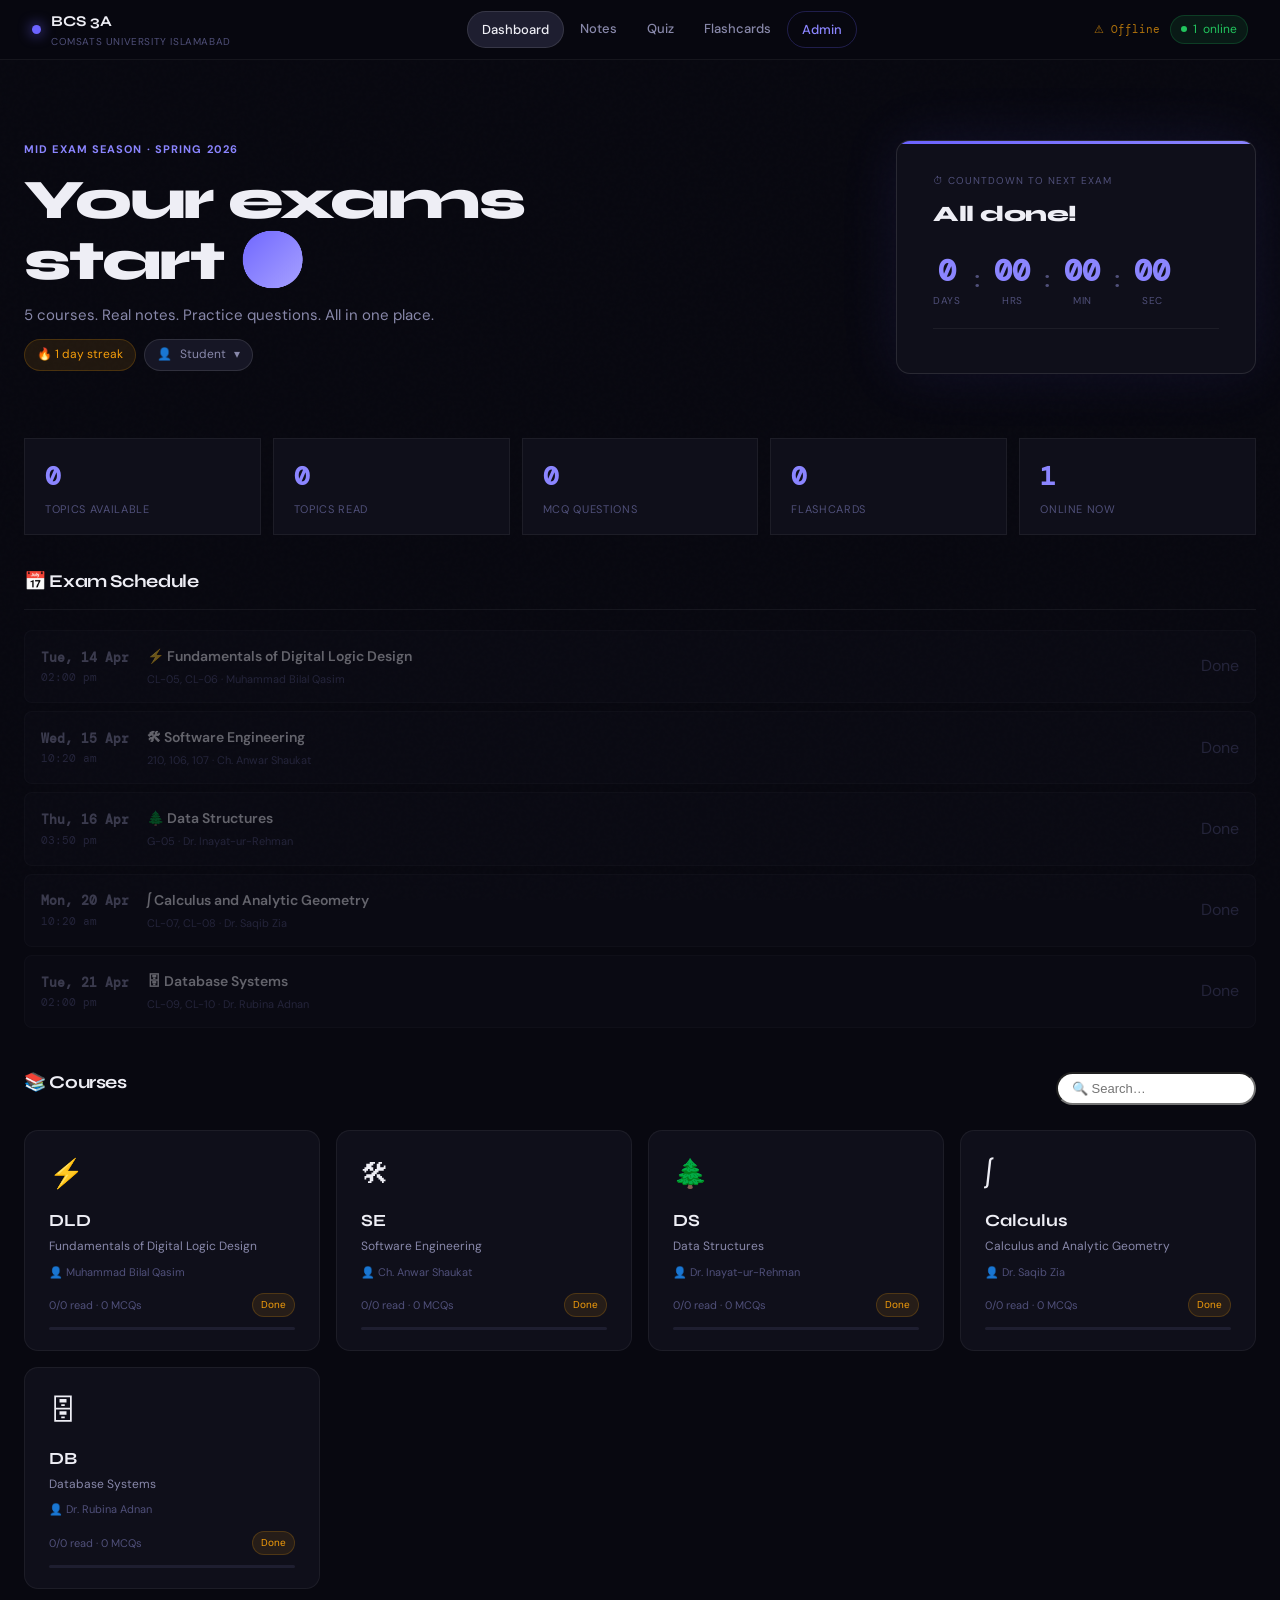
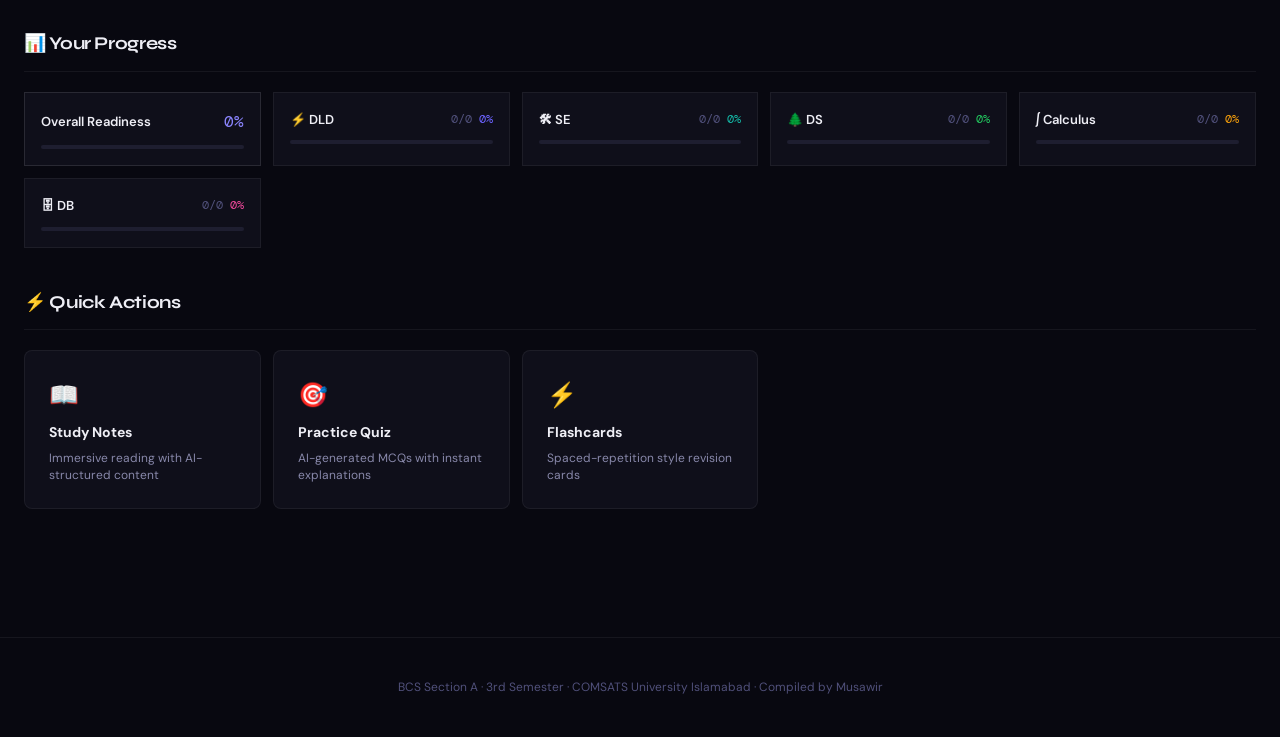
==== commit fc970516: "Update index.html" ====
--- a/index.html
+++ b/index.html
@@ -51,7 +51,7 @@
   <a href="admin.html">Admin</a>
 </div>
 
-<main class="main-container">
+<main class="wrap">
 
   <!-- Announcements -->
   <div id="announcementsZone"></div>
